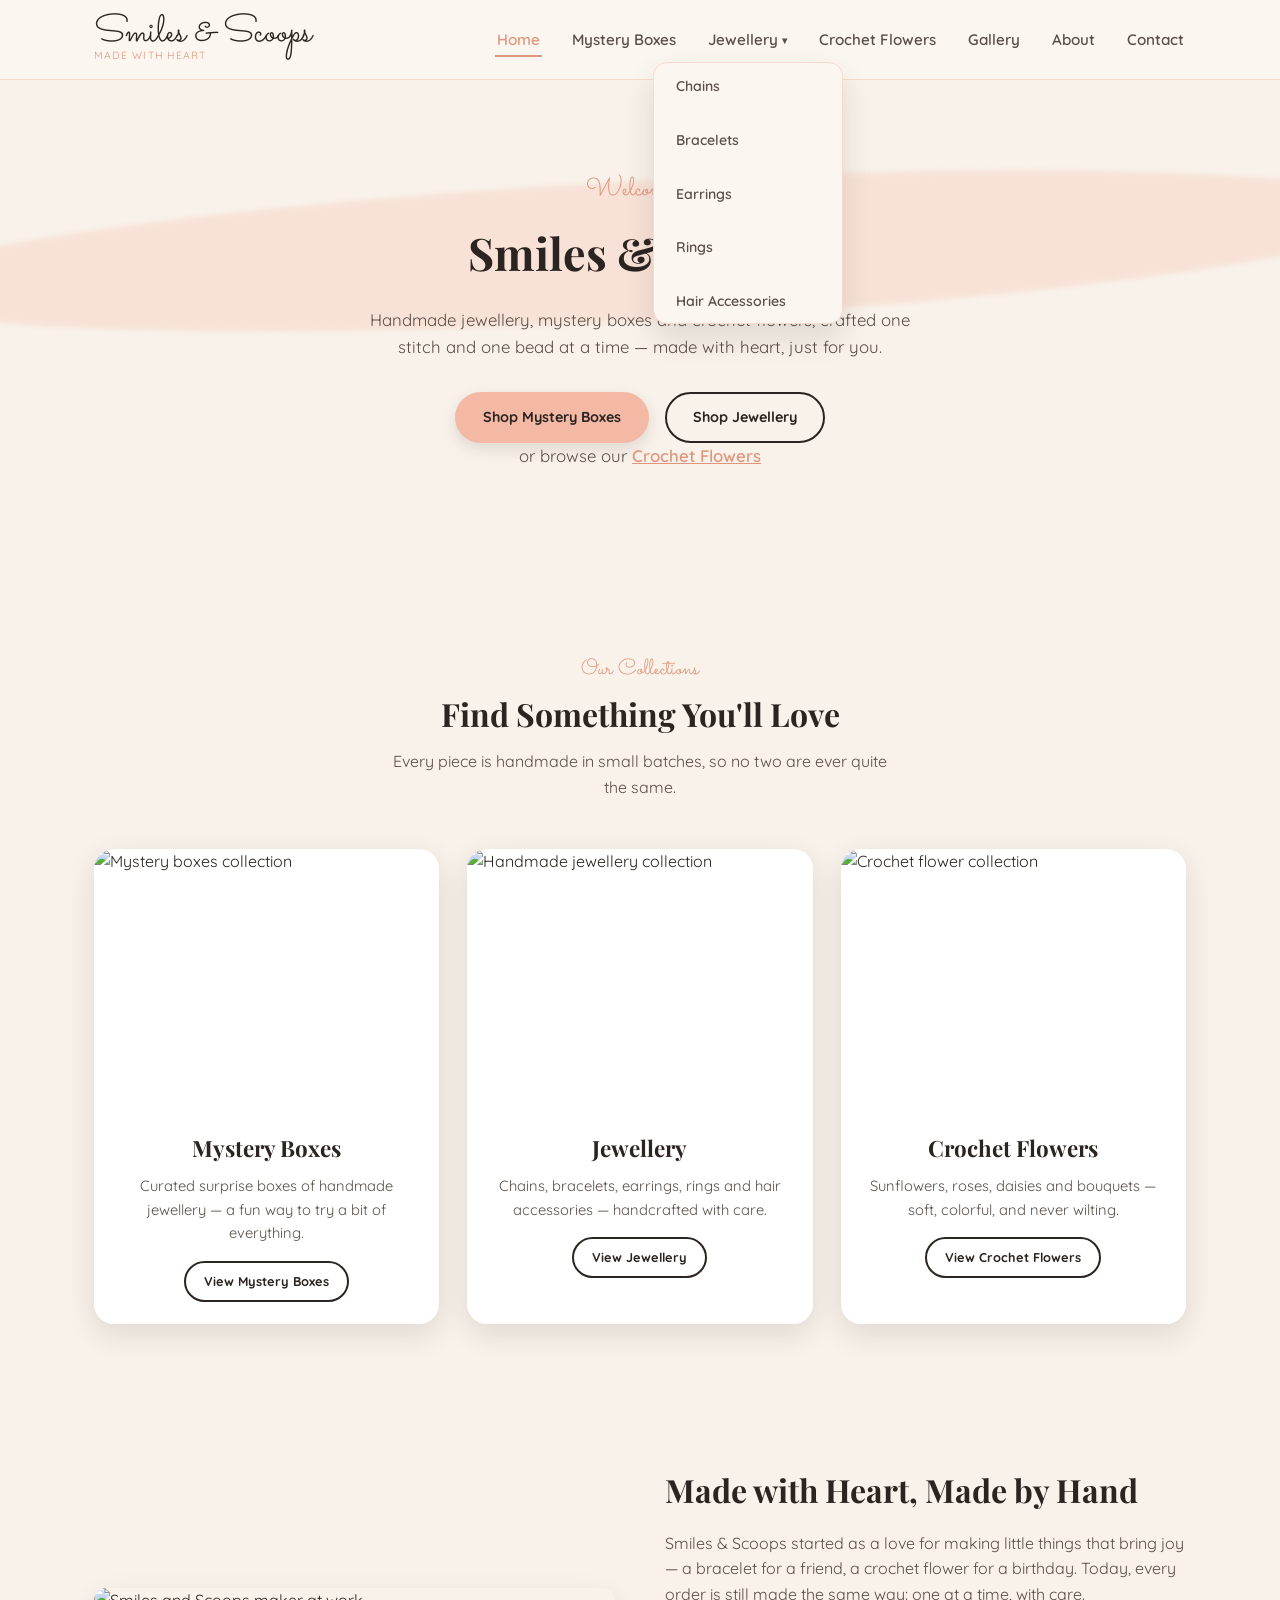
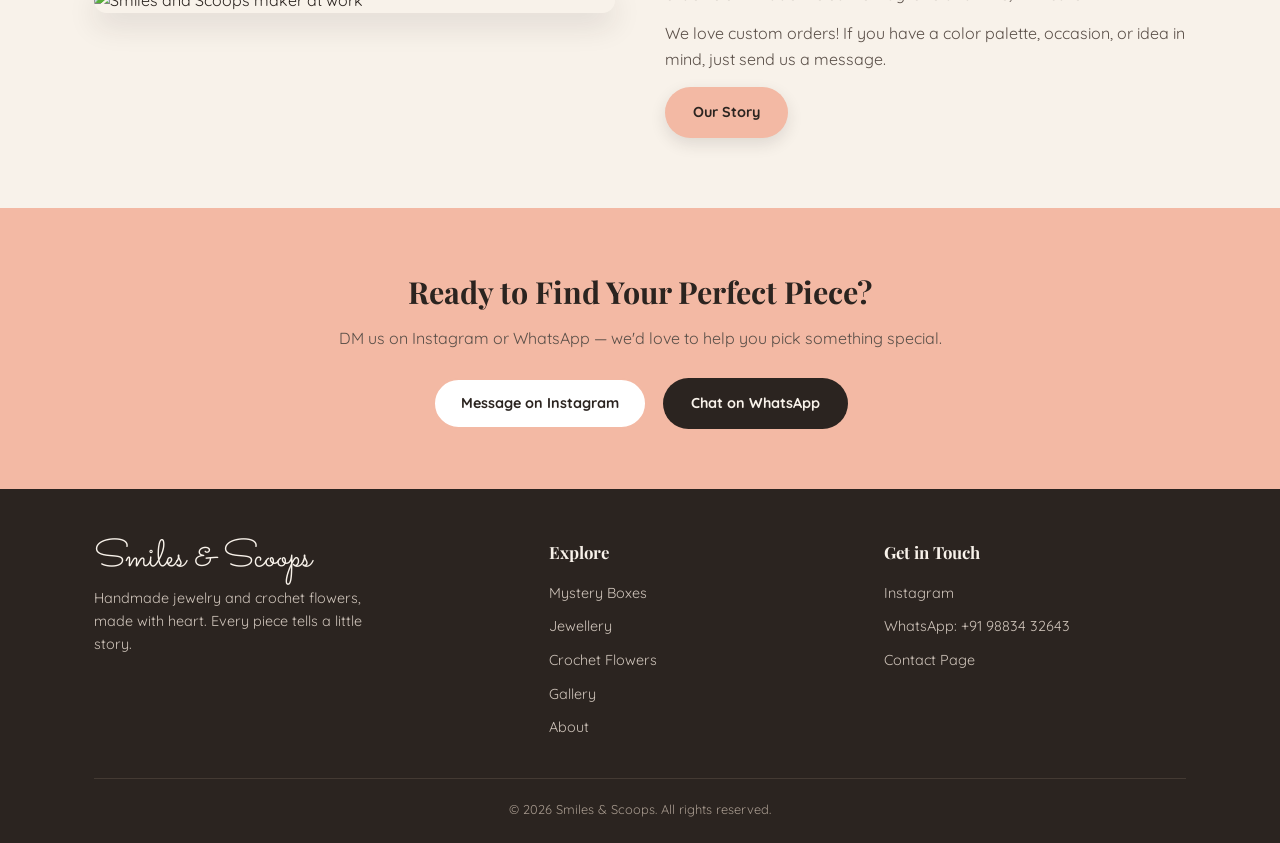
==== index.html @ 0e3c70b2 "made the notepad changes" ====
<!DOCTYPE html>
<html lang="en">
<head>
<meta charset="UTF-8" />
<meta name="viewport" content="width=device-width, initial-scale=1.0" />
<title>Smiles & Scoops — Handmade Jewelry & Crochet Flowers</title>
<meta name="description" content="Smiles & Scoops — handmade jewelry and crochet flowers, made with heart. Browse our collections and order via Instagram or WhatsApp." />
<link rel="stylesheet" href="css/style.css" />
</head>
<body>

<header class="site-header">
  <div class="container">
    <a href="index.html" class="brand">
      <span>
        <span class="brand-name">Smiles &amp; Scoops</span>
        <span class="brand-tagline">Made with Heart</span>
      </span>
    </a>
    <nav class="main-nav">
      <ul>
        <li><a href="index.html" class="active">Home</a></li>
        <li><a href="mystery-boxes.html">Mystery Boxes</a></li>
        <li class="has-dropdown">
          <a href="jewelry.html">Jewellery</a>
          <ul class="dropdown">
            <li><a href="chains.html">Chains</a></li>
            <li><a href="bracelets.html">Bracelets</a></li>
            <li><a href="earrings.html">Earrings</a></li>
            <li><a href="rings.html">Rings</a></li>
            <li><a href="hair-accessories.html">Hair Accessories</a></li>
          </ul>
        </li>
        <li><a href="crochet.html">Crochet Flowers</a></li>
        <li><a href="gallery.html">Gallery</a></li>
        <li><a href="about.html">About</a></li>
        <li><a href="contact.html">Contact</a></li>
      </ul>
    </nav>
    <button class="nav-toggle" aria-label="Toggle menu">
      <span></span><span></span><span></span>
    </button>
  </div>
</header>

<main>

  <section class="hero">
    <div class="container">
      <span class="hero-eyebrow">Welcome to</span>
      <h1>Smiles &amp; Scoops</h1>
      <p>Handmade jewellery, mystery boxes and crochet flowers, crafted one stitch and one bead at a time — made with heart, just for you.</p>
      <div class="hero-actions">
        <a href="mystery-boxes.html" class="btn btn-primary">Shop Mystery Boxes</a>
        <a href="jewelry.html" class="btn btn-outline">Shop Jewellery</a>
      </div>
      <p class="hero-secondary-link">or browse our <a href="crochet.html">Crochet Flowers</a></p>
    </div>
  </section>

  <section class="categories">
    <div class="container">
      <div class="section-heading">
        <span class="eyebrow">Our Collections</span>
        <h2>Find Something You'll Love</h2>
        <p>Every piece is handmade in small batches, so no two are ever quite the same.</p>
      </div>
      <div class="category-grid">
        <div class="category-card">
          <img src="https://placehold.co/600x500/f8d9cc/2b2420?text=Mystery+Boxes" alt="Mystery boxes collection" />
          <div class="category-body">
            <h3>Mystery Boxes</h3>
            <p>Curated surprise boxes of handmade jewellery — a fun way to try a bit of everything.</p>
            <a href="mystery-boxes.html" class="btn btn-outline btn-small">View Mystery Boxes</a>
          </div>
        </div>
        <div class="category-card">
          <img src="https://placehold.co/600x500/f3b9a4/2b2420?text=Jewellery" alt="Handmade jewellery collection" />
          <div class="category-body">
            <h3>Jewellery</h3>
            <p>Chains, bracelets, earrings, rings and hair accessories — handcrafted with care.</p>
            <a href="jewelry.html" class="btn btn-outline btn-small">View Jewellery</a>
          </div>
        </div>
        <div class="category-card">
          <img src="https://placehold.co/600x500/f8d9cc/2b2420?text=Crochet+Flowers" alt="Crochet flower collection" />
          <div class="category-body">
            <h3>Crochet Flowers</h3>
            <p>Sunflowers, roses, daisies and bouquets — soft, colorful, and never wilting.</p>
            <a href="crochet.html" class="btn btn-outline btn-small">View Crochet Flowers</a>
          </div>
        </div>
      </div>
    </div>
  </section>

  <section class="about-teaser">
    <div class="container about-content">
      <img src="https://placehold.co/560x420/f8f2ea/2b2420?text=Our+Story" alt="Smiles and Scoops maker at work" />
      <div>
        <h2>Made with Heart, Made by Hand</h2>
        <p>Smiles &amp; Scoops started as a love for making little things that bring joy — a bracelet for a friend, a crochet flower for a birthday. Today, every order is still made the same way: one at a time, with care.</p>
        <p>We love custom orders! If you have a color palette, occasion, or idea in mind, just send us a message.</p>
        <a href="about.html" class="btn btn-primary">Our Story</a>
      </div>
    </div>
  </section>

  <section class="cta-banner">
    <div class="container">
      <h2>Ready to Find Your Perfect Piece?</h2>
      <p>DM us on Instagram or WhatsApp — we'd love to help you pick something special.</p>
      <div class="cta-actions">
        <a href="https://www.instagram.com/smiles_and_scoops" target="_blank" rel="noopener" class="btn btn-ig">Message on Instagram</a>
        <a href="https://wa.me/919883432643?text=Hi%20Smiles%20%26%20Scoops%2C%20I%27d%20love%20to%20know%20more%20about%20your%20products!" target="_blank" rel="noopener" class="btn btn-wa">Chat on WhatsApp</a>
      </div>
    </div>
  </section>

</main>

<footer class="site-footer">
  <div class="container">
    <div class="footer-grid">
      <div class="footer-brand">
        <span class="brand-name">Smiles &amp; Scoops</span>
        <p>Handmade jewelry and crochet flowers, made with heart. Every piece tells a little story.</p>
      </div>
      <div class="footer-col">
        <h4>Explore</h4>
        <ul>
          <li><a href="mystery-boxes.html">Mystery Boxes</a></li>
          <li><a href="jewelry.html">Jewellery</a></li>
          <li><a href="crochet.html">Crochet Flowers</a></li>
          <li><a href="gallery.html">Gallery</a></li>
          <li><a href="about.html">About</a></li>
        </ul>
      </div>
      <div class="footer-col">
        <h4>Get in Touch</h4>
        <ul>
          <li><a href="https://www.instagram.com/smiles_and_scoops" target="_blank" rel="noopener">Instagram</a></li>
          <li><a href="https://wa.me/919883432643" target="_blank" rel="noopener">WhatsApp: +91 98834 32643</a></li>
          <li><a href="contact.html">Contact Page</a></li>
        </ul>
      </div>
    </div>
    <div class="footer-bottom">
      &copy; 2026 Smiles &amp; Scoops. All rights reserved.
    </div>
  </div>
</footer>

<script src="js/main.js"></script>
</body>
</html>
---- css/style.css ----
/* ===========================
   Smiles & Scoops — Shared Styles
   Warm & cozy theme, matched to logo:
   cream background, peach/blush accent, charcoal script text
=========================== */

@import url('https://fonts.googleapis.com/css2?family=Playfair+Display:ital,wght@0,500;0,600;0,700;1,500&family=Sacramento&family=Quicksand:wght@400;500;600;700&display=swap');

:root {
  --cream: #f8f2ea;
  --cream-soft: #fbf6f0;
  --peach: #f3b9a4;
  --peach-light: #f8d9cc;
  --peach-dark: #e0967d;
  --charcoal: #2b2420;
  --charcoal-soft: #5a4f48;
  --white: #ffffff;
  --shadow: rgba(43, 36, 32, 0.12);

  --font-script: 'Sacramento', cursive;
  --font-heading: 'Playfair Display', serif;
  --font-body: 'Quicksand', sans-serif;
}

* {
  box-sizing: border-box;
  margin: 0;
  padding: 0;
}

html {
  scroll-behavior: smooth;
}

body {
  font-family: var(--font-body);
  background: var(--cream);
  color: var(--charcoal);
  line-height: 1.6;
  min-height: 100vh;
  display: flex;
  flex-direction: column;
}

img {
  max-width: 100%;
  display: block;
}

a {
  text-decoration: none;
  color: inherit;
}

ul {
  list-style: none;
}

.container {
  width: 100%;
  max-width: 1140px;
  margin: 0 auto;
  padding: 0 24px;
}

/* ---------- Header ---------- */

.site-header {
  background: var(--cream-soft);
  border-bottom: 1px solid var(--peach-light);
  position: sticky;
  top: 0;
  z-index: 100;
}

.site-header .container {
  display: flex;
  align-items: center;
  justify-content: space-between;
  padding-top: 14px;
  padding-bottom: 14px;
}

.brand {
  display: flex;
  align-items: baseline;
  gap: 4px;
}

.brand-name {
  font-family: var(--font-script);
  font-size: 2.4rem;
  color: var(--charcoal);
  line-height: 1;
}

.brand-tagline {
  display: block;
  font-size: 0.65rem;
  letter-spacing: 0.12em;
  text-transform: uppercase;
  color: var(--peach-dark);
  margin-top: -4px;
}

.main-nav ul {
  display: flex;
  gap: 28px;
}

.main-nav a {
  font-family: var(--font-body);
  font-weight: 600;
  font-size: 0.95rem;
  color: var(--charcoal-soft);
  padding: 6px 2px;
  border-bottom: 2px solid transparent;
  transition: color 0.2s ease, border-color 0.2s ease;
}

.main-nav a:hover,
.main-nav a.active {
  color: var(--peach-dark);
  border-color: var(--peach-dark);
}

/* Jewellery dropdown */

.has-dropdown {
  position: relative;
}

.has-dropdown > a::after {
  content: '▾';
  margin-left: 4px;
  font-size: 0.65em;
  vertical-align: middle;
}

.dropdown {
  list-style: none;
  position: absolute;
  top: calc(100% + 10px);
  left: 50%;
  transform: translateX(-50%);
  background: var(--cream-soft);
  border: 1px solid var(--peach-light);
  border-radius: 14px;
  padding: 10px;
  min-width: 190px;
  box-shadow: 0 14px 30px var(--shadow);
  display: none;
  flex-direction: column;
  gap: 2px;
  z-index: 50;
}

.has-dropdown:hover .dropdown,
.has-dropdown:focus-within .dropdown {
  display: flex;
}

.dropdown a {
  padding: 8px 12px;
  border-radius: 8px;
  font-size: 0.88rem;
  border-bottom: none;
}

.dropdown a:hover,
.dropdown a.active {
  background: var(--peach-light);
  color: var(--charcoal);
}

.nav-toggle {
  display: none;
  flex-direction: column;
  gap: 5px;
  background: none;
  border: none;
  cursor: pointer;
  padding: 6px;
}

.nav-toggle span {
  width: 26px;
  height: 2px;
  background: var(--charcoal);
  border-radius: 2px;
}

/* ---------- Buttons ---------- */

.btn {
  display: inline-flex;
  align-items: center;
  justify-content: center;
  gap: 8px;
  font-family: var(--font-body);
  font-weight: 700;
  font-size: 0.9rem;
  padding: 12px 26px;
  border-radius: 999px;
  border: 2px solid transparent;
  cursor: pointer;
  transition: transform 0.15s ease, box-shadow 0.15s ease, background 0.15s ease;
}

.btn:hover {
  transform: translateY(-2px);
}

.btn-primary {
  background: var(--peach);
  color: var(--charcoal);
  box-shadow: 0 6px 16px var(--shadow);
}

.btn-primary:hover {
  background: var(--peach-dark);
}

.btn-outline {
  background: transparent;
  border-color: var(--charcoal);
  color: var(--charcoal);
}

.btn-outline:hover {
  background: var(--charcoal);
  color: var(--cream);
}

.btn-small {
  padding: 8px 18px;
  font-size: 0.8rem;
}

.btn-ig {
  background: var(--white);
  color: var(--charcoal);
  border-color: var(--peach);
}

.btn-ig:hover {
  background: var(--peach-light);
}

.btn-wa {
  background: var(--charcoal);
  color: var(--cream);
}

.btn-wa:hover {
  background: #443a33;
}

/* ---------- Hero ---------- */

.hero {
  position: relative;
  padding: 90px 0 80px;
  text-align: center;
  overflow: hidden;
}

.hero::before {
  content: "";
  position: absolute;
  top: 20%;
  left: 50%;
  transform: translateX(-50%) rotate(-3deg);
  width: 120%;
  height: 140px;
  background: var(--peach-light);
  opacity: 0.6;
  filter: blur(2px);
  z-index: 0;
  border-radius: 50%;
}

.hero .container {
  position: relative;
  z-index: 1;
}

.hero-eyebrow {
  font-family: var(--font-script);
  font-size: 1.6rem;
  color: var(--peach-dark);
}

.hero h1 {
  font-family: var(--font-heading);
  font-size: 2.8rem;
  font-weight: 700;
  margin: 6px 0 18px;
}

.hero p {
  max-width: 560px;
  margin: 0 auto 32px;
  color: var(--charcoal-soft);
  font-size: 1.05rem;
}

.hero-actions {
  display: flex;
  gap: 16px;
  justify-content: center;
  flex-wrap: wrap;
}

.hero-secondary-link {
  margin-top: 18px;
  font-size: 0.9rem;
  color: var(--charcoal-soft);
}

.hero-secondary-link a {
  text-decoration: underline;
  color: var(--peach-dark);
  font-weight: 600;
}

/* ---------- Page banner (for inner pages) ---------- */

.page-banner {
  text-align: center;
  padding: 60px 0 40px;
  border-bottom: 1px solid var(--peach-light);
}

.page-banner .eyebrow {
  font-family: var(--font-script);
  font-size: 1.5rem;
  color: var(--peach-dark);
}

.page-banner h1 {
  font-family: var(--font-heading);
  font-size: 2.3rem;
  margin-top: 4px;
}

.page-banner p {
  max-width: 500px;
  margin: 12px auto 0;
  color: var(--charcoal-soft);
}

/* ---------- Sections ---------- */

section {
  padding: 70px 0;
}

.section-heading {
  text-align: center;
  margin-bottom: 48px;
}

.section-heading .eyebrow {
  font-family: var(--font-script);
  font-size: 1.4rem;
  color: var(--peach-dark);
  display: block;
}

.section-heading h2 {
  font-family: var(--font-heading);
  font-size: 2rem;
}

.section-heading p {
  color: var(--charcoal-soft);
  max-width: 500px;
  margin: 10px auto 0;
}

/* ---------- Category cards (Home) ---------- */

.category-grid {
  display: grid;
  grid-template-columns: repeat(auto-fit, minmax(240px, 1fr));
  gap: 28px;
}

.category-card {
  position: relative;
  border-radius: 20px;
  overflow: hidden;
  background: var(--white);
  box-shadow: 0 10px 30px var(--shadow);
  transition: transform 0.2s ease;
}

.category-card:hover {
  transform: translateY(-6px);
}

.category-card img {
  width: 100%;
  height: 260px;
  object-fit: cover;
}

.category-card .category-body {
  padding: 22px;
  text-align: center;
}

.category-card h3 {
  font-family: var(--font-heading);
  font-size: 1.4rem;
  margin-bottom: 8px;
}

.category-card p {
  color: var(--charcoal-soft);
  font-size: 0.92rem;
  margin-bottom: 16px;
}

/* ---------- Product grid ---------- */

.product-grid {
  display: grid;
  grid-template-columns: repeat(3, 1fr);
  gap: 30px;
}

.product-card {
  background: var(--white);
  border-radius: 18px;
  overflow: hidden;
  box-shadow: 0 8px 24px var(--shadow);
  display: flex;
  flex-direction: column;
  transition: transform 0.2s ease;
}

.product-card:hover {
  transform: translateY(-4px);
}

.product-card .product-img {
  width: 100%;
  aspect-ratio: 1 / 1;
  object-fit: cover;
  background: var(--peach-light);
}

.product-info {
  padding: 20px;
  display: flex;
  flex-direction: column;
  flex: 1;
}

.product-info h3 {
  font-family: var(--font-heading);
  font-size: 1.15rem;
  margin-bottom: 4px;
}

.product-info .price {
  color: var(--peach-dark);
  font-weight: 700;
  margin-bottom: 10px;
}

.product-info .desc {
  color: var(--charcoal-soft);
  font-size: 0.88rem;
  margin-bottom: 18px;
  flex: 1;
}

.order-actions {
  display: flex;
  gap: 10px;
  flex-wrap: wrap;
}

/* ---------- Gallery ---------- */

.gallery-grid {
  display: grid;
  grid-template-columns: repeat(3, 1fr);
  gap: 18px;
}

.gallery-item {
  border-radius: 14px;
  overflow: hidden;
  box-shadow: 0 6px 18px var(--shadow);
  aspect-ratio: 1 / 1;
}

.gallery-item img {
  width: 100%;
  height: 100%;
  object-fit: cover;
  transition: transform 0.3s ease;
}

.gallery-item:hover img {
  transform: scale(1.06);
}

/* ---------- About ---------- */

.about-content {
  display: grid;
  grid-template-columns: 1fr 1fr;
  gap: 50px;
  align-items: center;
}

.about-content img {
  border-radius: 20px;
  box-shadow: 0 12px 30px var(--shadow);
}

.about-content h2 {
  font-family: var(--font-heading);
  font-size: 2rem;
  margin-bottom: 16px;
}

.about-content p {
  color: var(--charcoal-soft);
  margin-bottom: 14px;
}

.value-list {
  display: grid;
  grid-template-columns: repeat(3, 1fr);
  gap: 24px;
  margin-top: 20px;
}

.value-item {
  text-align: center;
  padding: 26px 18px;
  background: var(--white);
  border-radius: 16px;
  box-shadow: 0 6px 18px var(--shadow);
}

.value-item .icon {
  font-size: 1.8rem;
  margin-bottom: 10px;
}

.value-item h4 {
  font-family: var(--font-heading);
  margin-bottom: 6px;
}

.value-item p {
  color: var(--charcoal-soft);
  font-size: 0.9rem;
}

/* ---------- Contact ---------- */

.contact-grid {
  display: grid;
  grid-template-columns: repeat(2, 1fr);
  gap: 28px;
}

.contact-card {
  background: var(--white);
  border-radius: 20px;
  padding: 36px 28px;
  text-align: center;
  box-shadow: 0 10px 28px var(--shadow);
}

.contact-card .icon {
  font-size: 2.2rem;
  margin-bottom: 14px;
}

.contact-card h3 {
  font-family: var(--font-heading);
  margin-bottom: 8px;
}

.contact-card p {
  color: var(--charcoal-soft);
  margin-bottom: 20px;
  font-size: 0.92rem;
}

.contact-note {
  text-align: center;
  max-width: 560px;
  margin: 40px auto 0;
  color: var(--charcoal-soft);
}

/* ---------- CTA banner ---------- */

.cta-banner {
  background: var(--peach);
  text-align: center;
  padding: 60px 0;
}

.cta-banner h2 {
  font-family: var(--font-heading);
  font-size: 1.9rem;
  margin-bottom: 10px;
}

.cta-banner p {
  color: var(--charcoal-soft);
  margin-bottom: 26px;
}

.cta-actions {
  display: flex;
  gap: 16px;
  justify-content: center;
  flex-wrap: wrap;
}

/* ---------- Footer ---------- */

.site-footer {
  background: var(--charcoal);
  color: var(--cream);
  padding: 50px 0 24px;
  margin-top: auto;
}

.footer-grid {
  display: grid;
  grid-template-columns: 1.4fr 1fr 1fr;
  gap: 32px;
  margin-bottom: 30px;
}

.footer-brand .brand-name {
  color: var(--cream);
}

.footer-brand p {
  color: #cfc4ba;
  margin-top: 10px;
  font-size: 0.9rem;
  max-width: 280px;
}

.footer-col h4 {
  font-family: var(--font-heading);
  margin-bottom: 14px;
  font-size: 1.05rem;
}

.footer-col ul li {
  margin-bottom: 8px;
}

.footer-col a {
  color: #cfc4ba;
  font-size: 0.9rem;
  transition: color 0.2s ease;
}

.footer-col a:hover {
  color: var(--peach);
}

.footer-bottom {
  text-align: center;
  border-top: 1px solid #443a33;
  padding-top: 20px;
  font-size: 0.8rem;
  color: #a89b8f;
}

/* ---------- Responsive ---------- */

@media (max-width: 860px) {
  .main-nav {
    position: fixed;
    inset: 62px 0 0 0;
    background: var(--cream-soft);
    transform: translateY(-120%);
    transition: transform 0.25s ease;
    padding: 20px 0;
    border-bottom: 1px solid var(--peach-light);
  }

  .main-nav.open {
    transform: translateY(0);
  }

  .main-nav ul {
    flex-direction: column;
    align-items: center;
    gap: 18px;
  }

  .nav-toggle {
    display: flex;
  }

  .has-dropdown > a::after {
    display: none;
  }

  .dropdown {
    display: flex;
    position: static;
    transform: none;
    box-shadow: none;
    border: none;
    background: transparent;
    padding: 4px 0 4px 0;
    min-width: 0;
  }

  .dropdown a {
    color: var(--charcoal-soft);
    font-size: 0.85rem;
    padding: 6px 0;
  }

  .category-grid,
  .product-grid,
  .gallery-grid,
  .about-content,
  .contact-grid,
  .value-list {
    grid-template-columns: 1fr;
  }

  .about-content {
    text-align: center;
  }

  .footer-grid {
    grid-template-columns: 1fr;
    text-align: center;
  }

  .footer-brand p {
    margin-left: auto;
    margin-right: auto;
  }
}

@media (min-width: 861px) and (max-width: 1024px) {
  .product-grid,
  .gallery-grid {
    grid-template-columns: repeat(2, 1fr);
  }
}
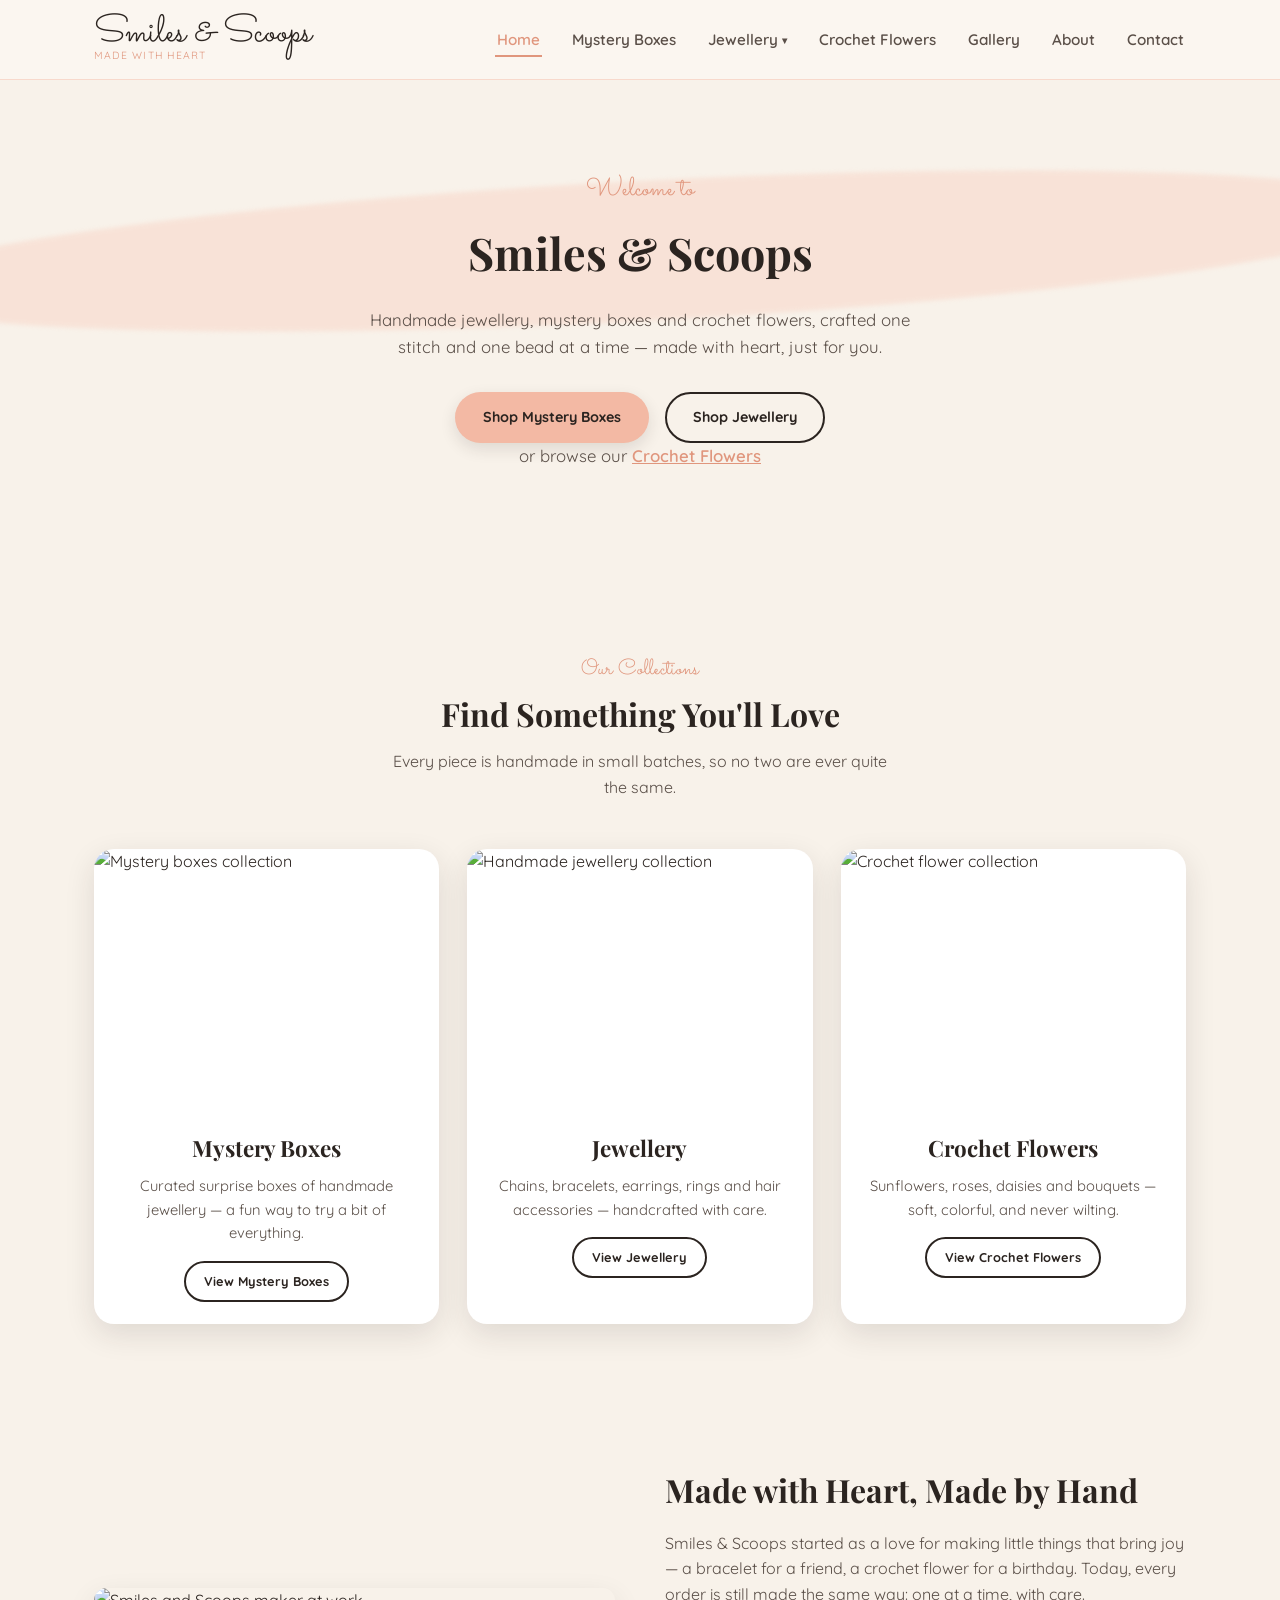
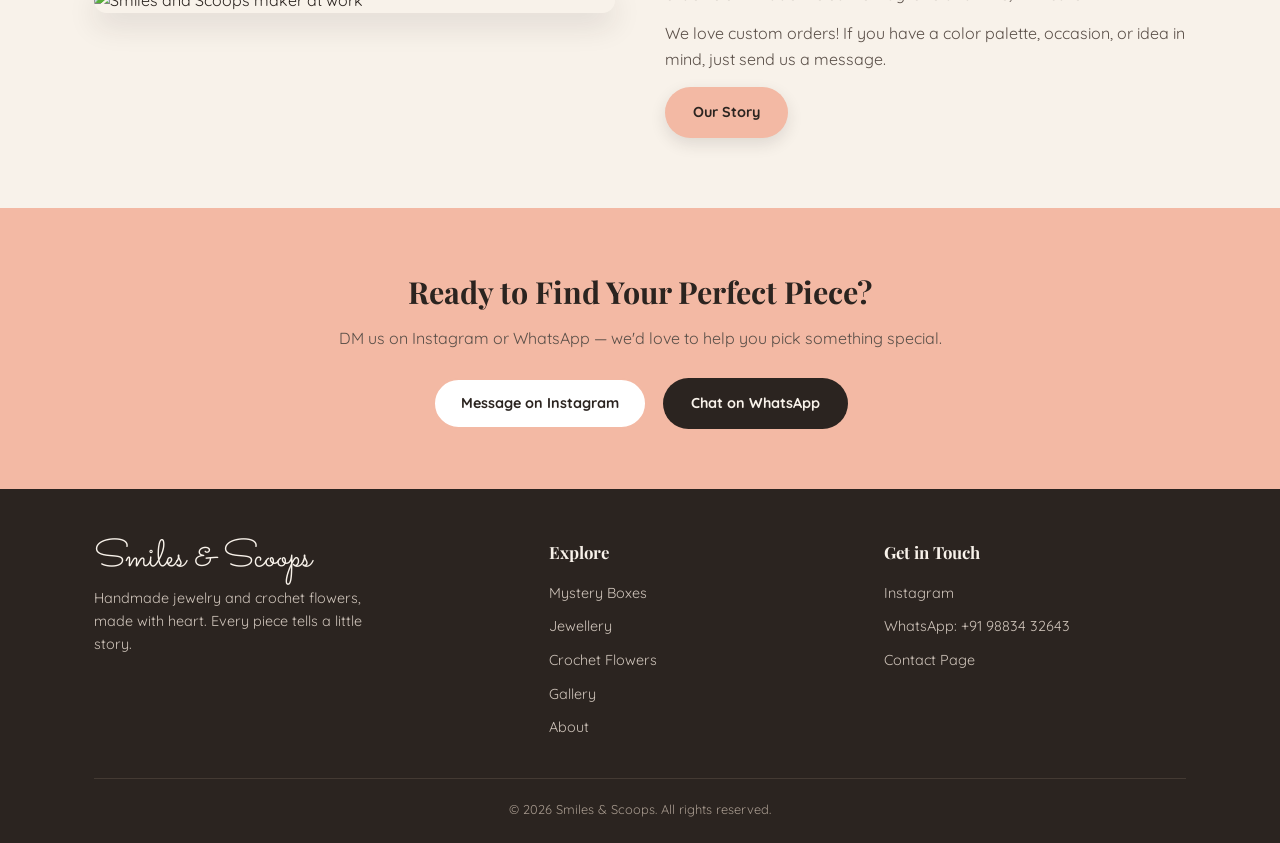
==== commit 6ea8a368: "font size reduced and dropdown fixed" ====
--- a/index.html
+++ b/index.html
@@ -67,7 +67,7 @@
       </div>
       <div class="category-grid">
         <div class="category-card">
-          <img src="https://placehold.co/600x500/f8d9cc/2b2420?text=Mystery+Boxes" alt="Mystery boxes collection" />
+          <img src="https://placehold.co/600x500/f8d9cc/2b2420?text=Photo" alt="Mystery boxes collection" />
           <div class="category-body">
             <h3>Mystery Boxes</h3>
             <p>Curated surprise boxes of handmade jewellery — a fun way to try a bit of everything.</p>
@@ -75,7 +75,7 @@
           </div>
         </div>
         <div class="category-card">
-          <img src="https://placehold.co/600x500/f3b9a4/2b2420?text=Jewellery" alt="Handmade jewellery collection" />
+          <img src="https://placehold.co/600x500/f3b9a4/2b2420?text=Photo" alt="Handmade jewellery collection" />
           <div class="category-body">
             <h3>Jewellery</h3>
             <p>Chains, bracelets, earrings, rings and hair accessories — handcrafted with care.</p>
@@ -83,7 +83,7 @@
           </div>
         </div>
         <div class="category-card">
-          <img src="https://placehold.co/600x500/f8d9cc/2b2420?text=Crochet+Flowers" alt="Crochet flower collection" />
+          <img src="https://placehold.co/600x500/f8d9cc/2b2420?text=Photo" alt="Crochet flower collection" />
           <div class="category-body">
             <h3>Crochet Flowers</h3>
             <p>Sunflowers, roses, daisies and bouquets — soft, colorful, and never wilting.</p>
--- a/css/style.css
+++ b/css/style.css
@@ -103,7 +103,7 @@
   margin-top: -4px;
 }
 
-.main-nav ul {
+.main-nav > ul {
   display: flex;
   gap: 28px;
 }
@@ -156,6 +156,7 @@
 }
 
 .has-dropdown:hover .dropdown,
+.has-dropdown.show-dropdown .dropdown,
 .has-dropdown:focus-within .dropdown {
   display: flex;
 }
@@ -702,7 +703,7 @@
     transform: translateY(0);
   }
 
-  .main-nav ul {
+  .main-nav > ul {
     flex-direction: column;
     align-items: center;
     gap: 18px;
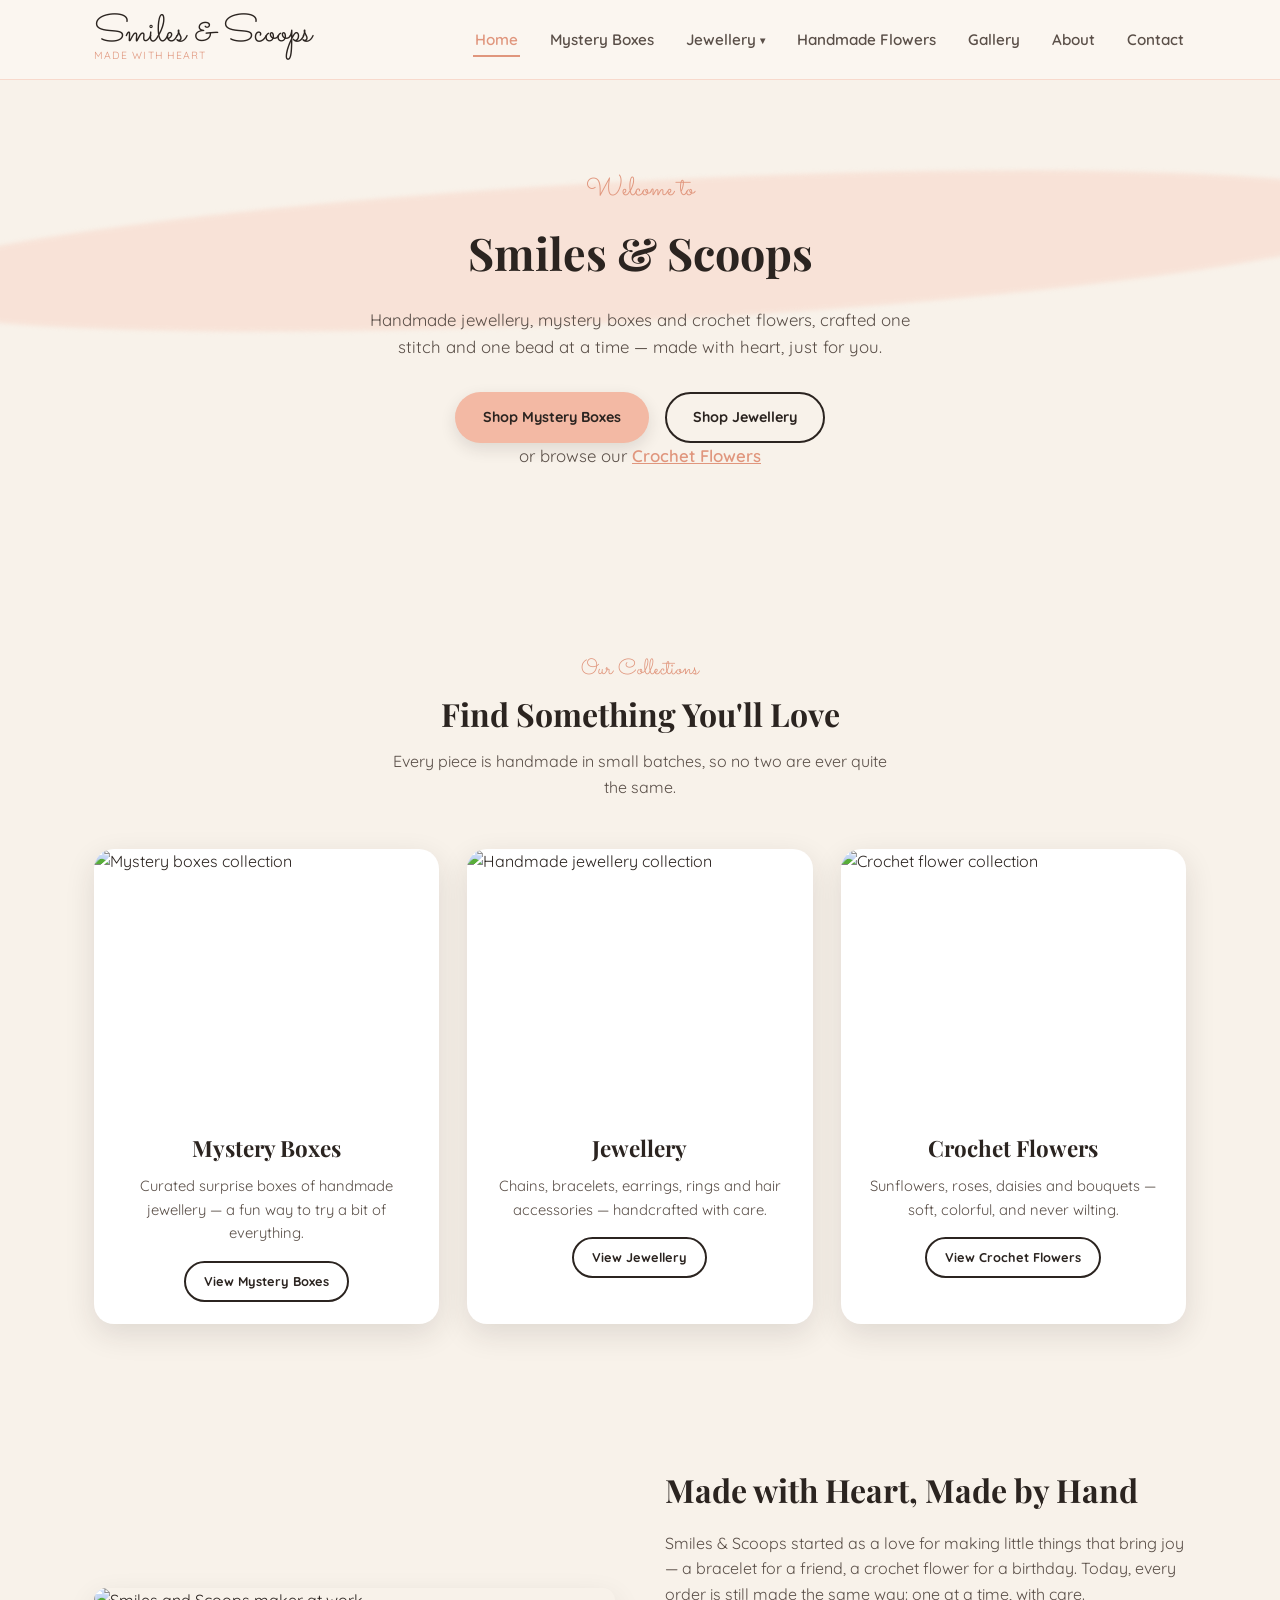
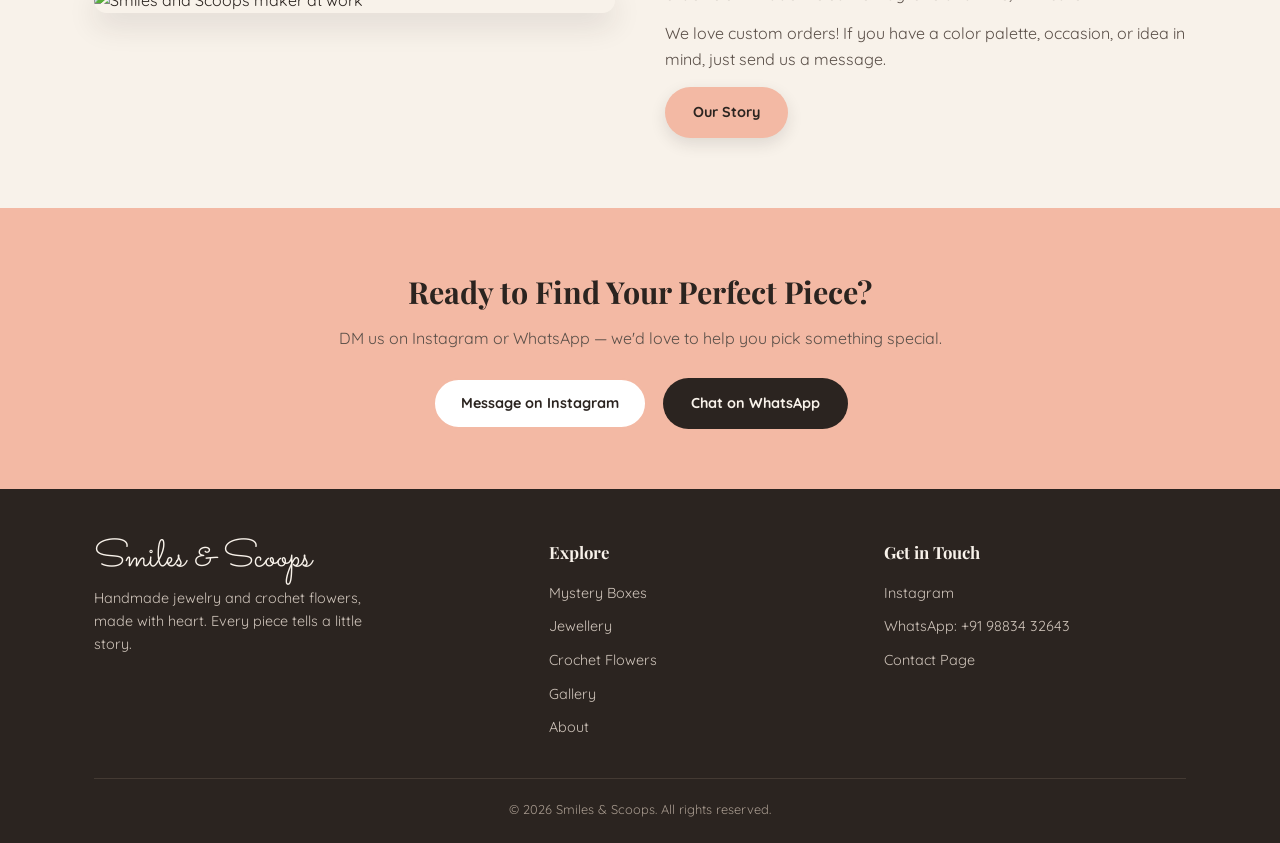
==== commit e5fb7589: "Revise title and description in index.html Updated the title and meta description for better clarity" ====
--- a/index.html
+++ b/index.html
@@ -3,8 +3,8 @@
 <head>
 <meta charset="UTF-8" />
 <meta name="viewport" content="width=device-width, initial-scale=1.0" />
-<title>Smiles & Scoops — Handmade Jewelry & Crochet Flowers</title>
-<meta name="description" content="Smiles & Scoops — handmade jewelry and crochet flowers, made with heart. Browse our collections and order via Instagram or WhatsApp." />
+<title>Smiles & Scoops — Handmade Jewelry & Handmade Flowers</title>
+<meta name="description" content="Smiles & Scoops — handmade jewelry and hndmade pipe cleaner flowers, made with heart. Browse our collections and order via Instagram or WhatsApp." />
 <link rel="stylesheet" href="css/style.css" />
 </head>
 <body>
@@ -31,7 +31,7 @@
             <li><a href="hair-accessories.html">Hair Accessories</a></li>
           </ul>
         </li>
-        <li><a href="crochet.html">Crochet Flowers</a></li>
+        <li><a href="crochet.html">Handmade Flowers</a></li>
         <li><a href="gallery.html">Gallery</a></li>
         <li><a href="about.html">About</a></li>
         <li><a href="contact.html">Contact</a></li>
@@ -67,7 +67,7 @@
       </div>
       <div class="category-grid">
         <div class="category-card">
-          <img src="https://placehold.co/600x500/f8d9cc/2b2420?text=Photo" alt="Mystery boxes collection" />
+          <img src="https://placehold.co/600x500/f8d9cc/2b2420?text=Mystery+Boxes" alt="Mystery boxes collection" />
           <div class="category-body">
             <h3>Mystery Boxes</h3>
             <p>Curated surprise boxes of handmade jewellery — a fun way to try a bit of everything.</p>
@@ -75,7 +75,7 @@
           </div>
         </div>
         <div class="category-card">
-          <img src="https://placehold.co/600x500/f3b9a4/2b2420?text=Photo" alt="Handmade jewellery collection" />
+          <img src="https://placehold.co/600x500/f3b9a4/2b2420?text=Jewellery" alt="Handmade jewellery collection" />
           <div class="category-body">
             <h3>Jewellery</h3>
             <p>Chains, bracelets, earrings, rings and hair accessories — handcrafted with care.</p>
@@ -83,7 +83,7 @@
           </div>
         </div>
         <div class="category-card">
-          <img src="https://placehold.co/600x500/f8d9cc/2b2420?text=Photo" alt="Crochet flower collection" />
+          <img src="https://placehold.co/600x500/f8d9cc/2b2420?text=Crochet+Flowers" alt="Crochet flower collection" />
           <div class="category-body">
             <h3>Crochet Flowers</h3>
             <p>Sunflowers, roses, daisies and bouquets — soft, colorful, and never wilting.</p>
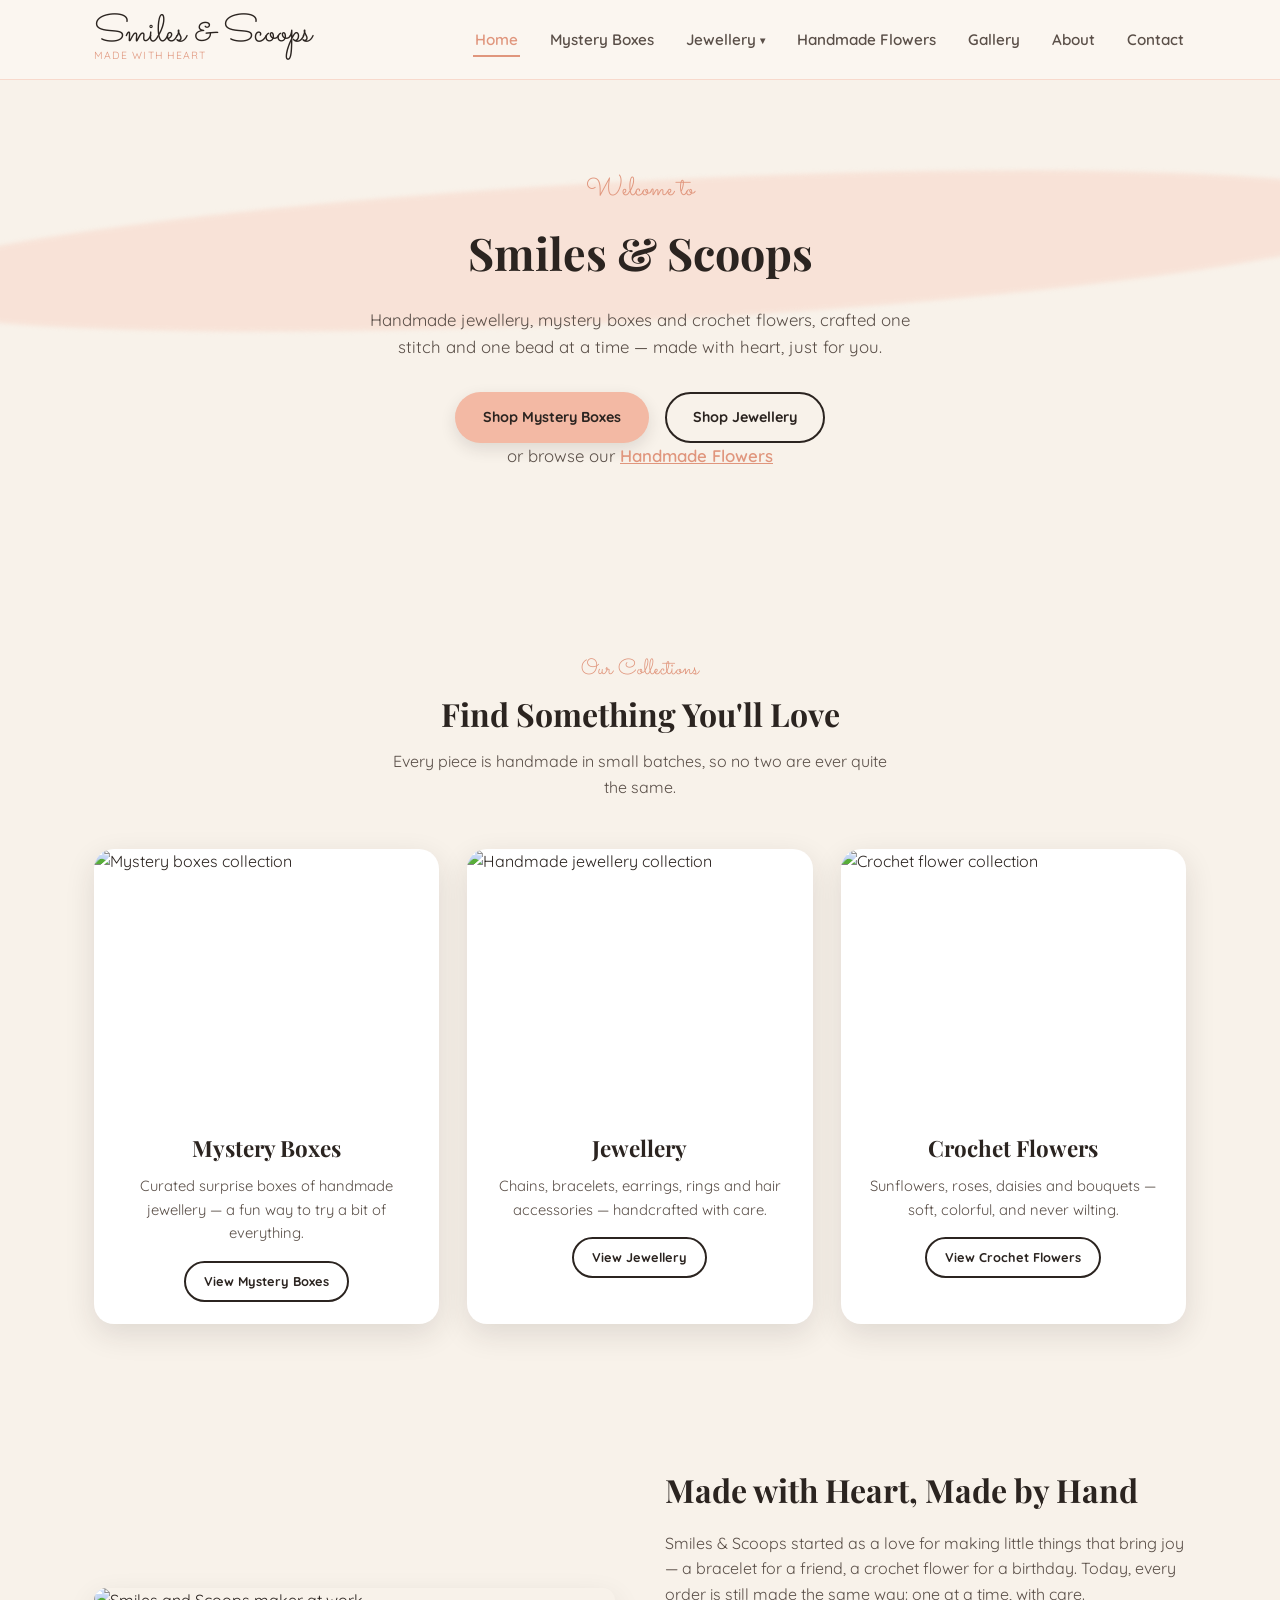
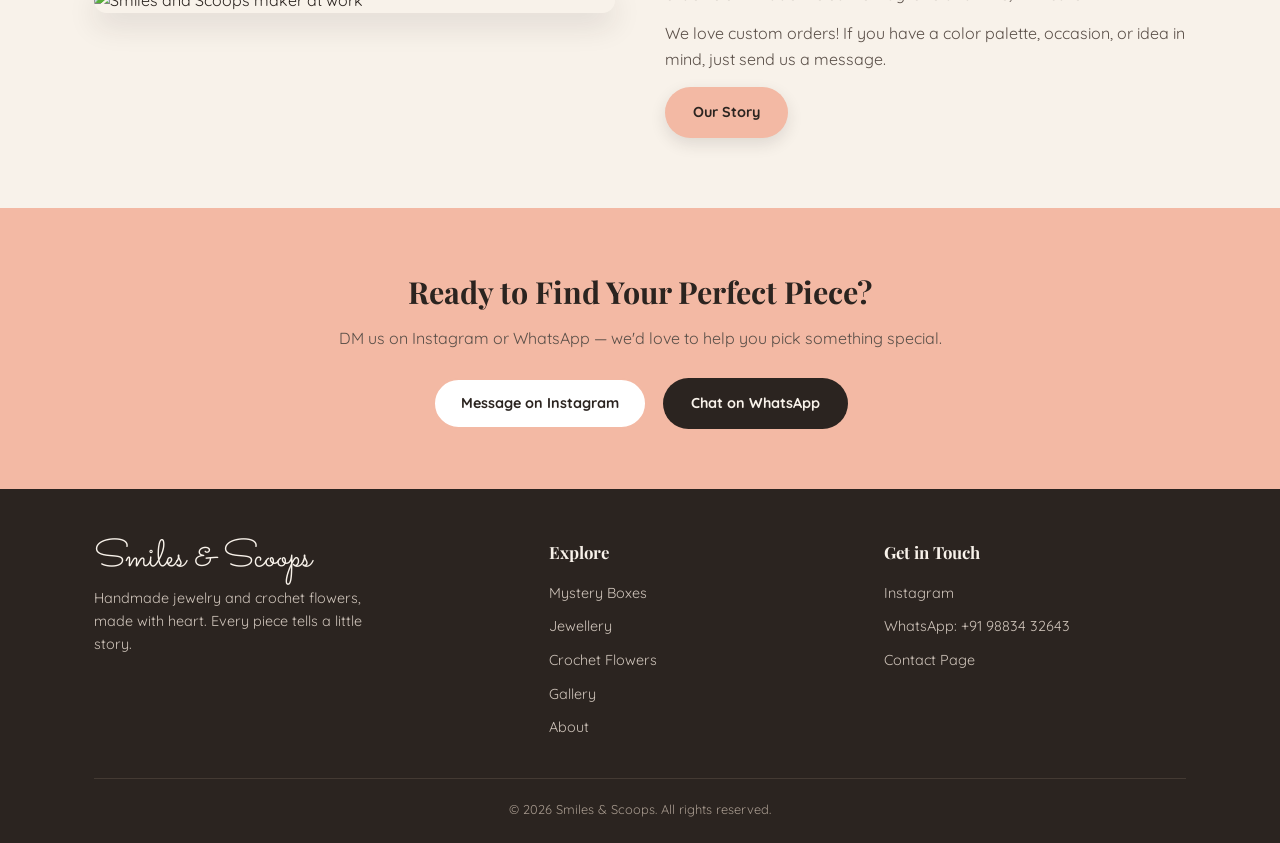
==== commit 03f74246: "Update secondary link text from 'Crochet Flowers' to 'Handmade Flowers'" ====
--- a/index.html
+++ b/index.html
@@ -54,7 +54,7 @@
         <a href="mystery-boxes.html" class="btn btn-primary">Shop Mystery Boxes</a>
         <a href="jewelry.html" class="btn btn-outline">Shop Jewellery</a>
       </div>
-      <p class="hero-secondary-link">or browse our <a href="crochet.html">Crochet Flowers</a></p>
+      <p class="hero-secondary-link">or browse our <a href="crochet.html">Handmade Flowers</a></p>
     </div>
   </section>
 
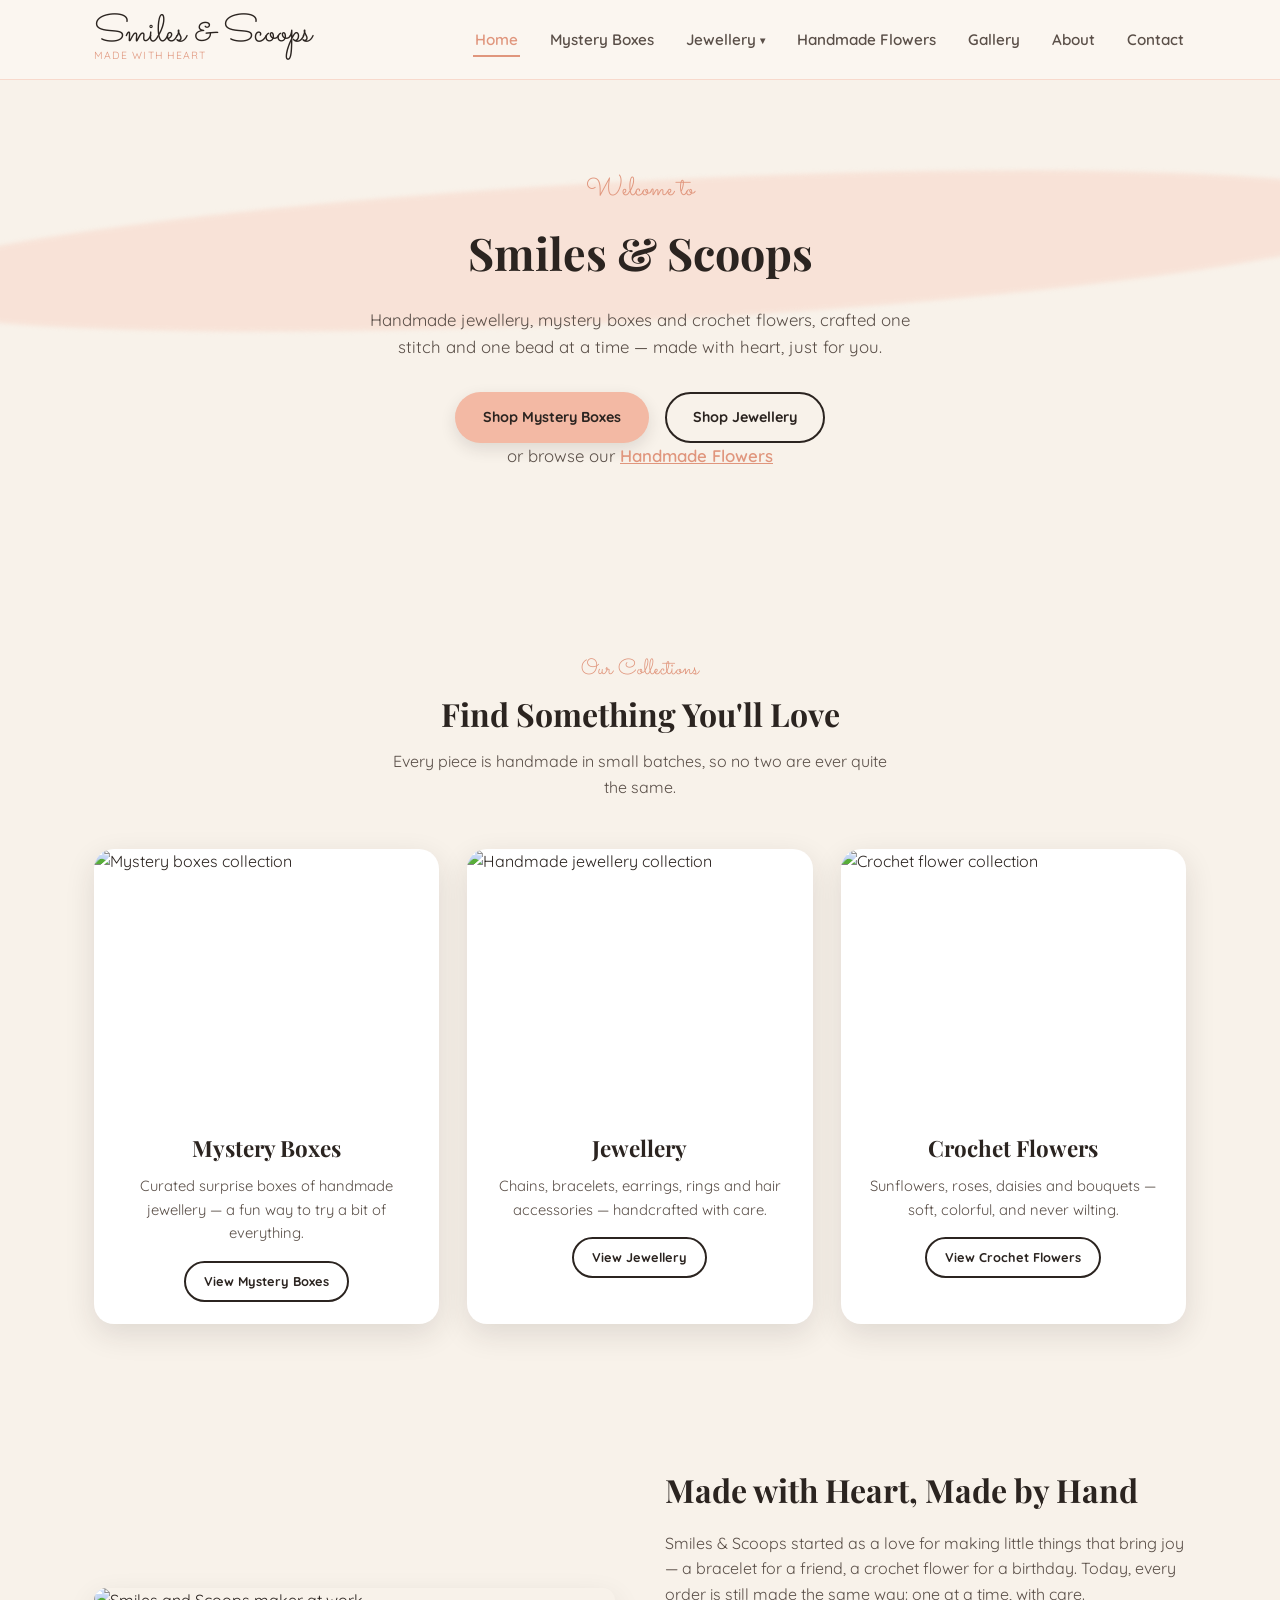
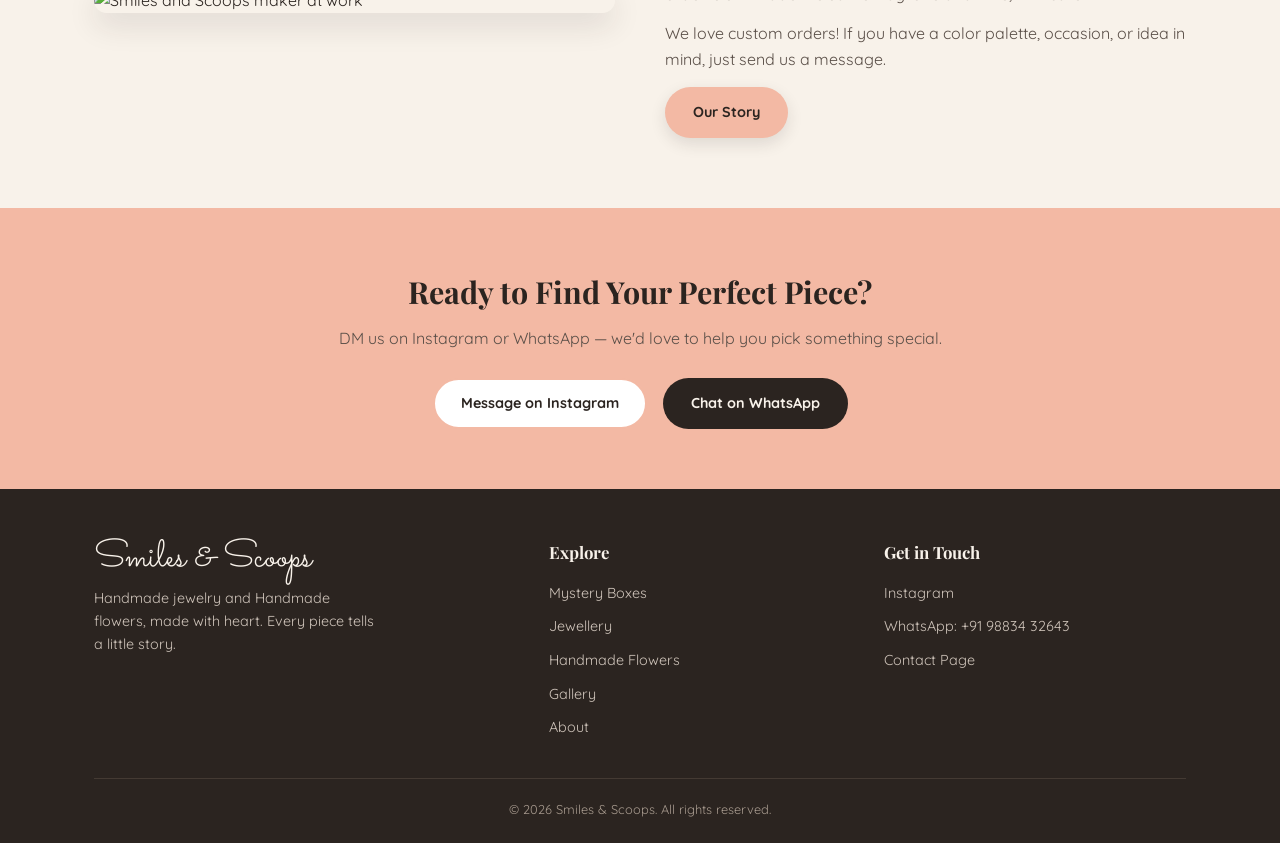
==== commit 7a4b808d: "Update footer text for handmade items" ====
--- a/index.html
+++ b/index.html
@@ -124,14 +124,14 @@
     <div class="footer-grid">
       <div class="footer-brand">
         <span class="brand-name">Smiles &amp; Scoops</span>
-        <p>Handmade jewelry and crochet flowers, made with heart. Every piece tells a little story.</p>
+        <p>Handmade jewelry and Handmade flowers, made with heart. Every piece tells a little story.</p>
       </div>
       <div class="footer-col">
         <h4>Explore</h4>
         <ul>
           <li><a href="mystery-boxes.html">Mystery Boxes</a></li>
           <li><a href="jewelry.html">Jewellery</a></li>
-          <li><a href="crochet.html">Crochet Flowers</a></li>
+          <li><a href="crochet.html">Handmade Flowers</a></li>
           <li><a href="gallery.html">Gallery</a></li>
           <li><a href="about.html">About</a></li>
         </ul>
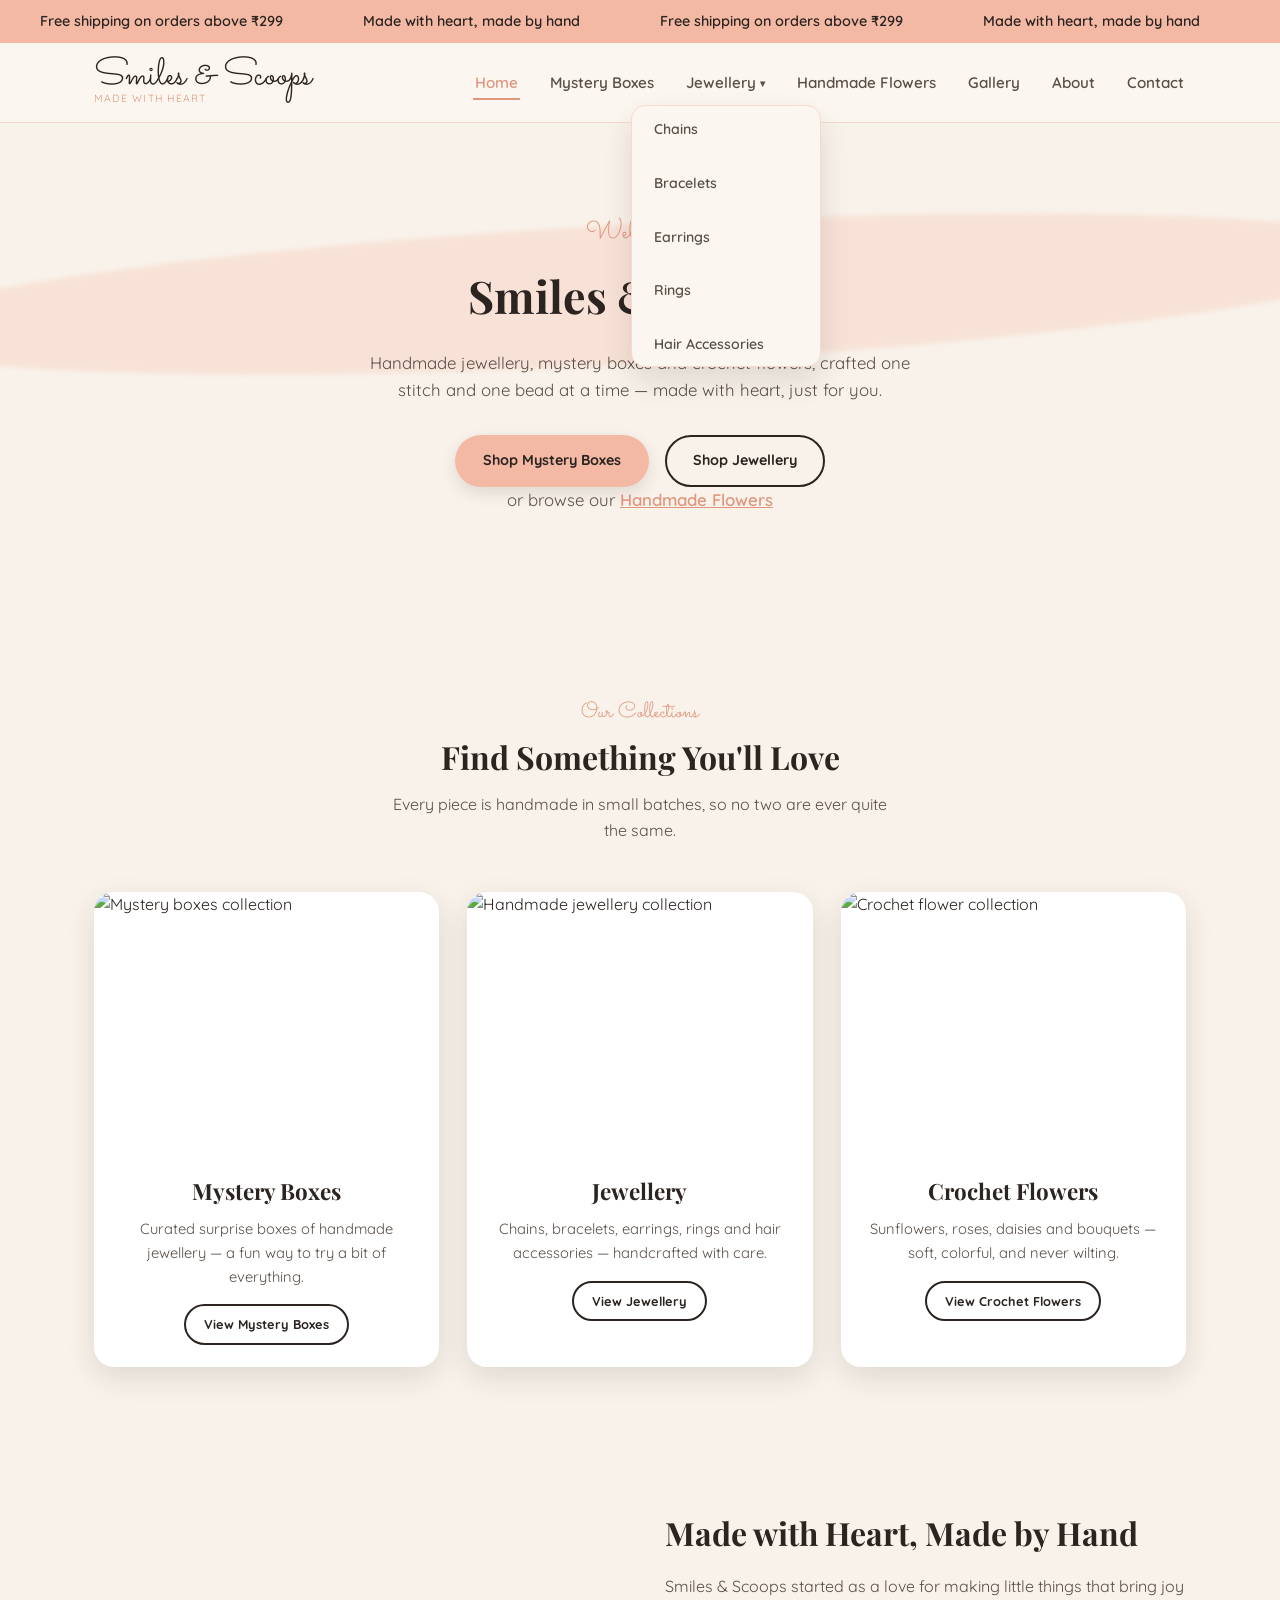
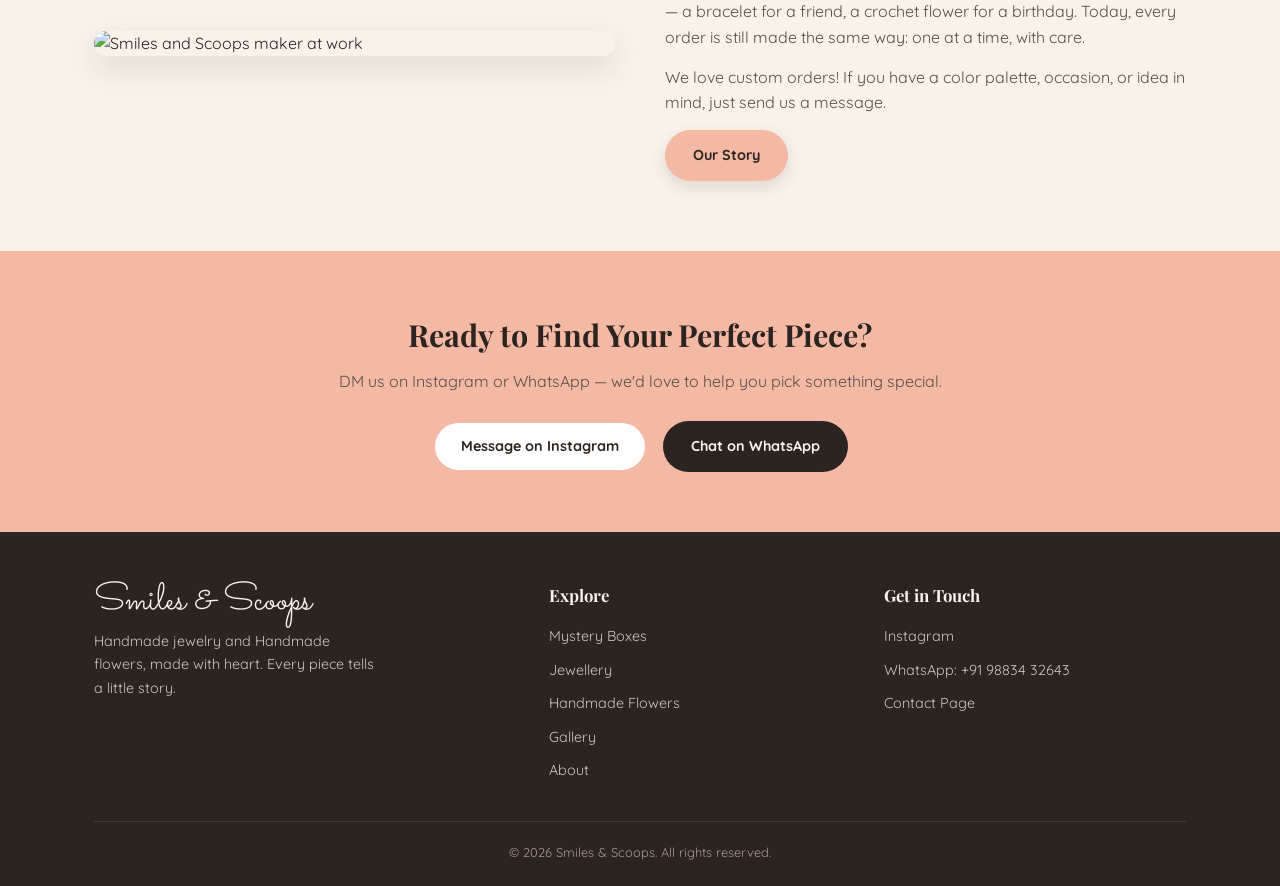
==== commit 6962ae21: "Add announcement bar to index.html Added an announcement bar with promotional messages." ====
--- a/index.html
+++ b/index.html
@@ -9,6 +9,15 @@
 </head>
 <body>
 
+<div class="announcement-bar" role="note" aria-label="Promotion">
+  <div class="announcement-bar__track">
+    <span class="announcement-bar__item">Free shipping on orders above &#8377;299</span>
+    <span class="announcement-bar__item">Made with heart, made by hand</span>
+    <span class="announcement-bar__item">Free shipping on orders above &#8377;299</span>
+    <span class="announcement-bar__item">Made with heart, made by hand</span>
+  </div>
+</div>
+  
 <header class="site-header">
   <div class="container">
     <a href="index.html" class="brand">
--- a/css/style.css
+++ b/css/style.css
@@ -63,6 +63,39 @@
   padding: 0 24px;
 }
 
+/* ---------- Announcement Bar ---------- */
+
+.announcement-bar {
+  background: var(--peach);
+  color: var(--charcoal);
+  overflow: hidden;
+  width: 100%;
+  padding: 10px 0;
+  font-size: 0.9rem;
+  font-weight: 600;
+}
+
+.announcement-bar__track {
+  display: flex;
+  width: max-content;
+  animation: announcement-scroll 20s linear infinite;
+}
+
+.announcement-bar__item {
+  white-space: nowrap;
+  padding: 0 40px;
+}
+
+@keyframes announcement-scroll {
+  from {
+    transform: translateX(0);
+  }
+
+  to {
+    transform: translateX(-50%);
+  }
+}
+
 /* ---------- Header ---------- */
 
 .site-header {
@@ -103,7 +136,7 @@
   margin-top: -4px;
 }
 
-.main-nav > ul {
+.main-nav ul {
   display: flex;
   gap: 28px;
 }
@@ -156,7 +189,6 @@
 }
 
 .has-dropdown:hover .dropdown,
-.has-dropdown.show-dropdown .dropdown,
 .has-dropdown:focus-within .dropdown {
   display: flex;
 }
@@ -703,7 +735,7 @@
     transform: translateY(0);
   }
 
-  .main-nav > ul {
+  .main-nav ul {
     flex-direction: column;
     align-items: center;
     gap: 18px;
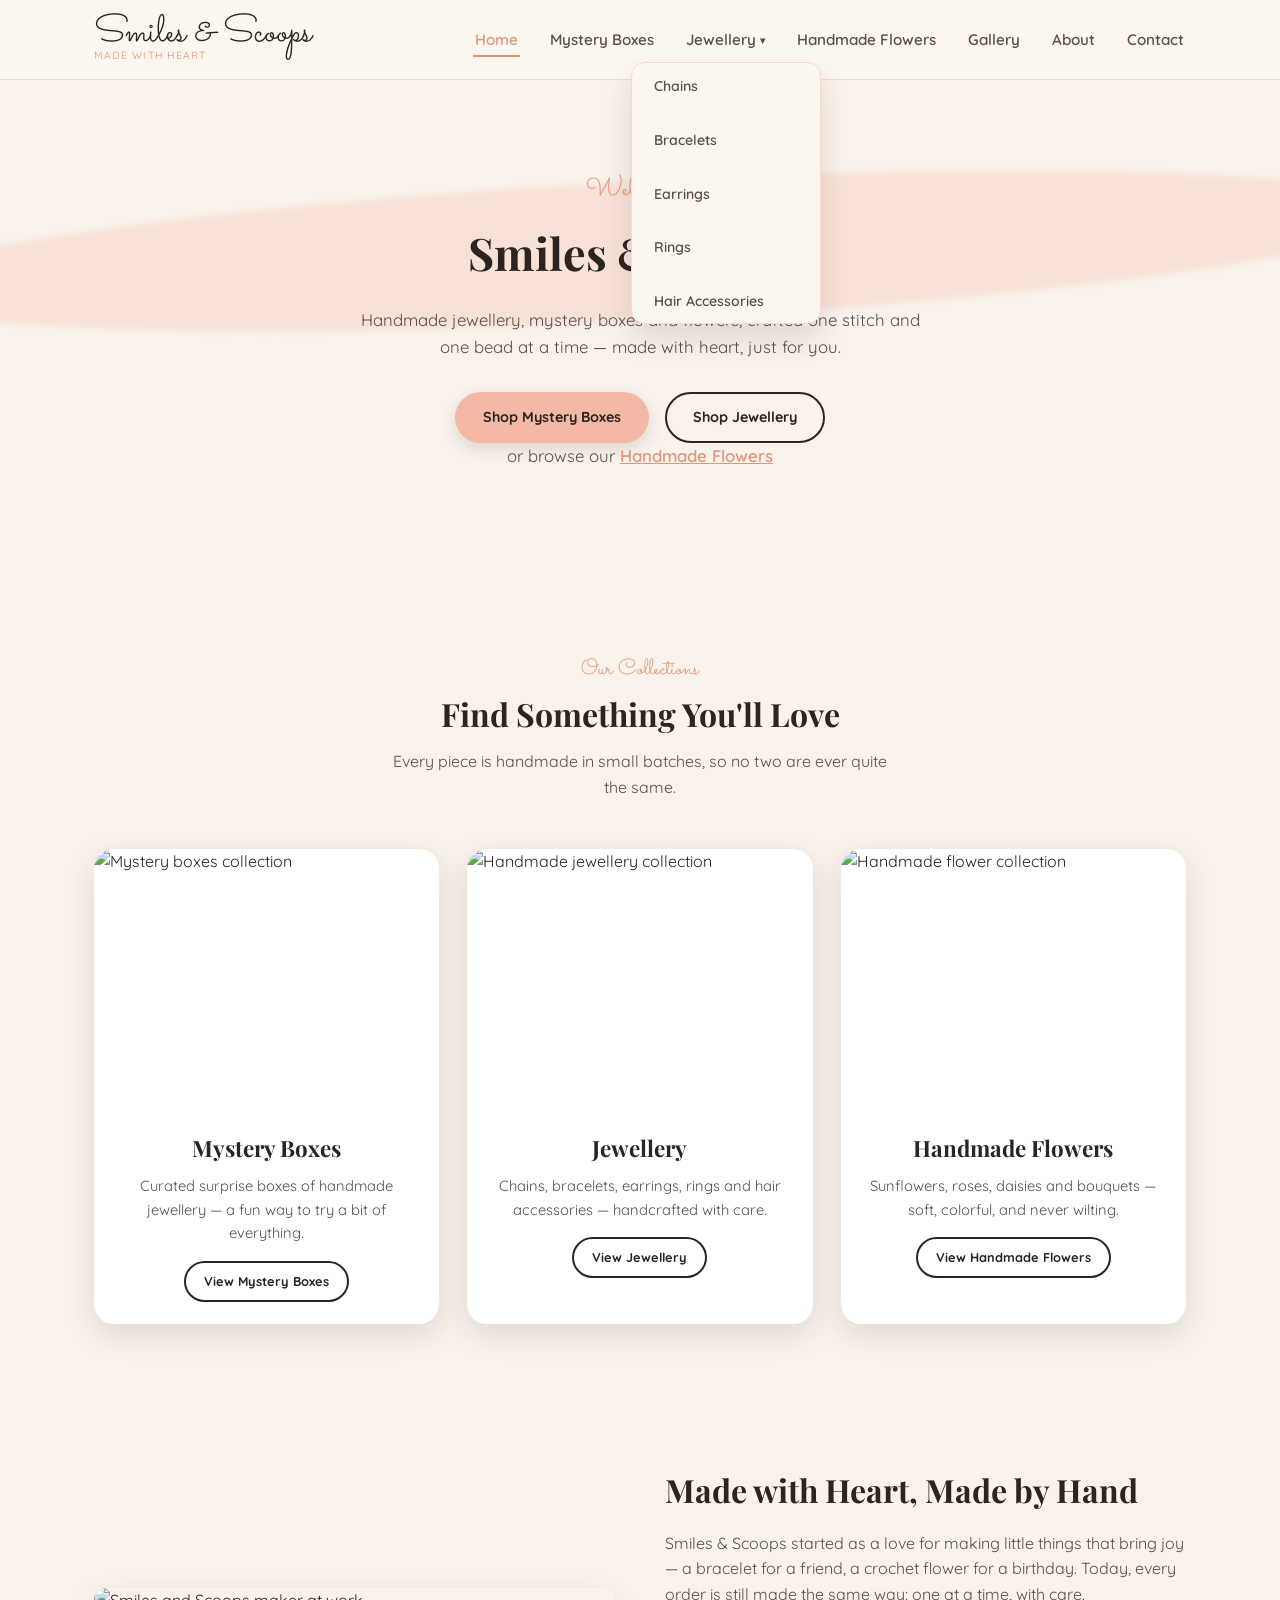
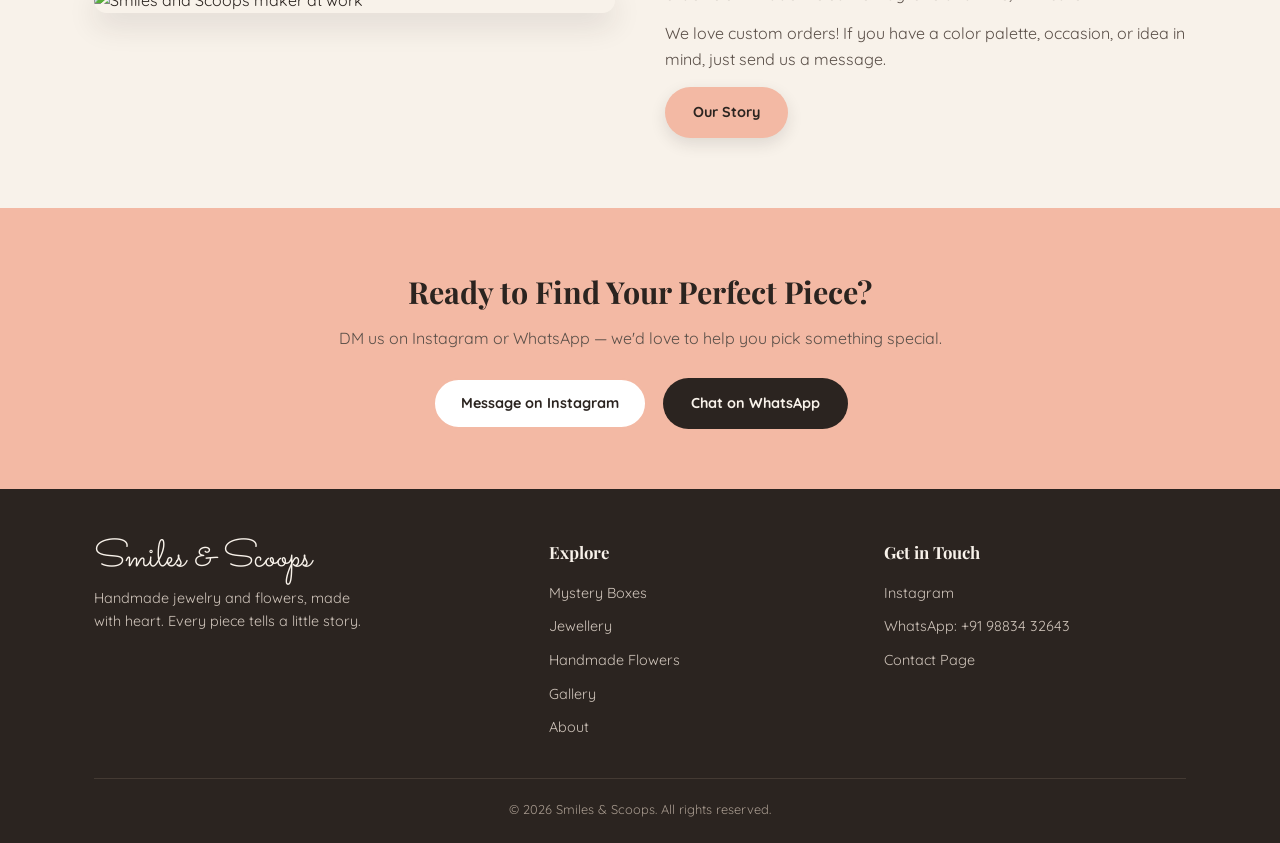
==== commit 34852454: "crochet to handmade" ====
--- a/index.html
+++ b/index.html
@@ -3,21 +3,12 @@
 <head>
 <meta charset="UTF-8" />
 <meta name="viewport" content="width=device-width, initial-scale=1.0" />
-<title>Smiles & Scoops — Handmade Jewelry & Handmade Flowers</title>
-<meta name="description" content="Smiles & Scoops — handmade jewelry and hndmade pipe cleaner flowers, made with heart. Browse our collections and order via Instagram or WhatsApp." />
+<title>Smiles & Scoops — Handmade Jewelry & Flowers</title>
+<meta name="description" content="Smiles & Scoops — handmade jewelry and flowers, made with heart. Browse our collections and order via Instagram or WhatsApp." />
 <link rel="stylesheet" href="css/style.css" />
 </head>
 <body>
 
-<div class="announcement-bar" role="note" aria-label="Promotion">
-  <div class="announcement-bar__track">
-    <span class="announcement-bar__item">Free shipping on orders above &#8377;299</span>
-    <span class="announcement-bar__item">Made with heart, made by hand</span>
-    <span class="announcement-bar__item">Free shipping on orders above &#8377;299</span>
-    <span class="announcement-bar__item">Made with heart, made by hand</span>
-  </div>
-</div>
-  
 <header class="site-header">
   <div class="container">
     <a href="index.html" class="brand">
@@ -58,7 +49,7 @@
     <div class="container">
       <span class="hero-eyebrow">Welcome to</span>
       <h1>Smiles &amp; Scoops</h1>
-      <p>Handmade jewellery, mystery boxes and crochet flowers, crafted one stitch and one bead at a time — made with heart, just for you.</p>
+      <p>Handmade jewellery, mystery boxes and flowers, crafted one stitch and one bead at a time — made with heart, just for you.</p>
       <div class="hero-actions">
         <a href="mystery-boxes.html" class="btn btn-primary">Shop Mystery Boxes</a>
         <a href="jewelry.html" class="btn btn-outline">Shop Jewellery</a>
@@ -76,7 +67,7 @@
       </div>
       <div class="category-grid">
         <div class="category-card">
-          <img src="https://placehold.co/600x500/f8d9cc/2b2420?text=Mystery+Boxes" alt="Mystery boxes collection" />
+          <img src="https://placehold.co/600x500/f8d9cc/2b2420?text=Photo" alt="Mystery boxes collection" />
           <div class="category-body">
             <h3>Mystery Boxes</h3>
             <p>Curated surprise boxes of handmade jewellery — a fun way to try a bit of everything.</p>
@@ -84,7 +75,7 @@
           </div>
         </div>
         <div class="category-card">
-          <img src="https://placehold.co/600x500/f3b9a4/2b2420?text=Jewellery" alt="Handmade jewellery collection" />
+          <img src="https://placehold.co/600x500/f3b9a4/2b2420?text=Photo" alt="Handmade jewellery collection" />
           <div class="category-body">
             <h3>Jewellery</h3>
             <p>Chains, bracelets, earrings, rings and hair accessories — handcrafted with care.</p>
@@ -92,11 +83,11 @@
           </div>
         </div>
         <div class="category-card">
-          <img src="https://placehold.co/600x500/f8d9cc/2b2420?text=Crochet+Flowers" alt="Crochet flower collection" />
+          <img src="https://placehold.co/600x500/f8d9cc/2b2420?text=Photo" alt="Handmade flower collection" />
           <div class="category-body">
-            <h3>Crochet Flowers</h3>
+            <h3>Handmade Flowers</h3>
             <p>Sunflowers, roses, daisies and bouquets — soft, colorful, and never wilting.</p>
-            <a href="crochet.html" class="btn btn-outline btn-small">View Crochet Flowers</a>
+            <a href="crochet.html" class="btn btn-outline btn-small">View Handmade Flowers</a>
           </div>
         </div>
       </div>
@@ -133,7 +124,7 @@
     <div class="footer-grid">
       <div class="footer-brand">
         <span class="brand-name">Smiles &amp; Scoops</span>
-        <p>Handmade jewelry and Handmade flowers, made with heart. Every piece tells a little story.</p>
+        <p>Handmade jewelry and flowers, made with heart. Every piece tells a little story.</p>
       </div>
       <div class="footer-col">
         <h4>Explore</h4>
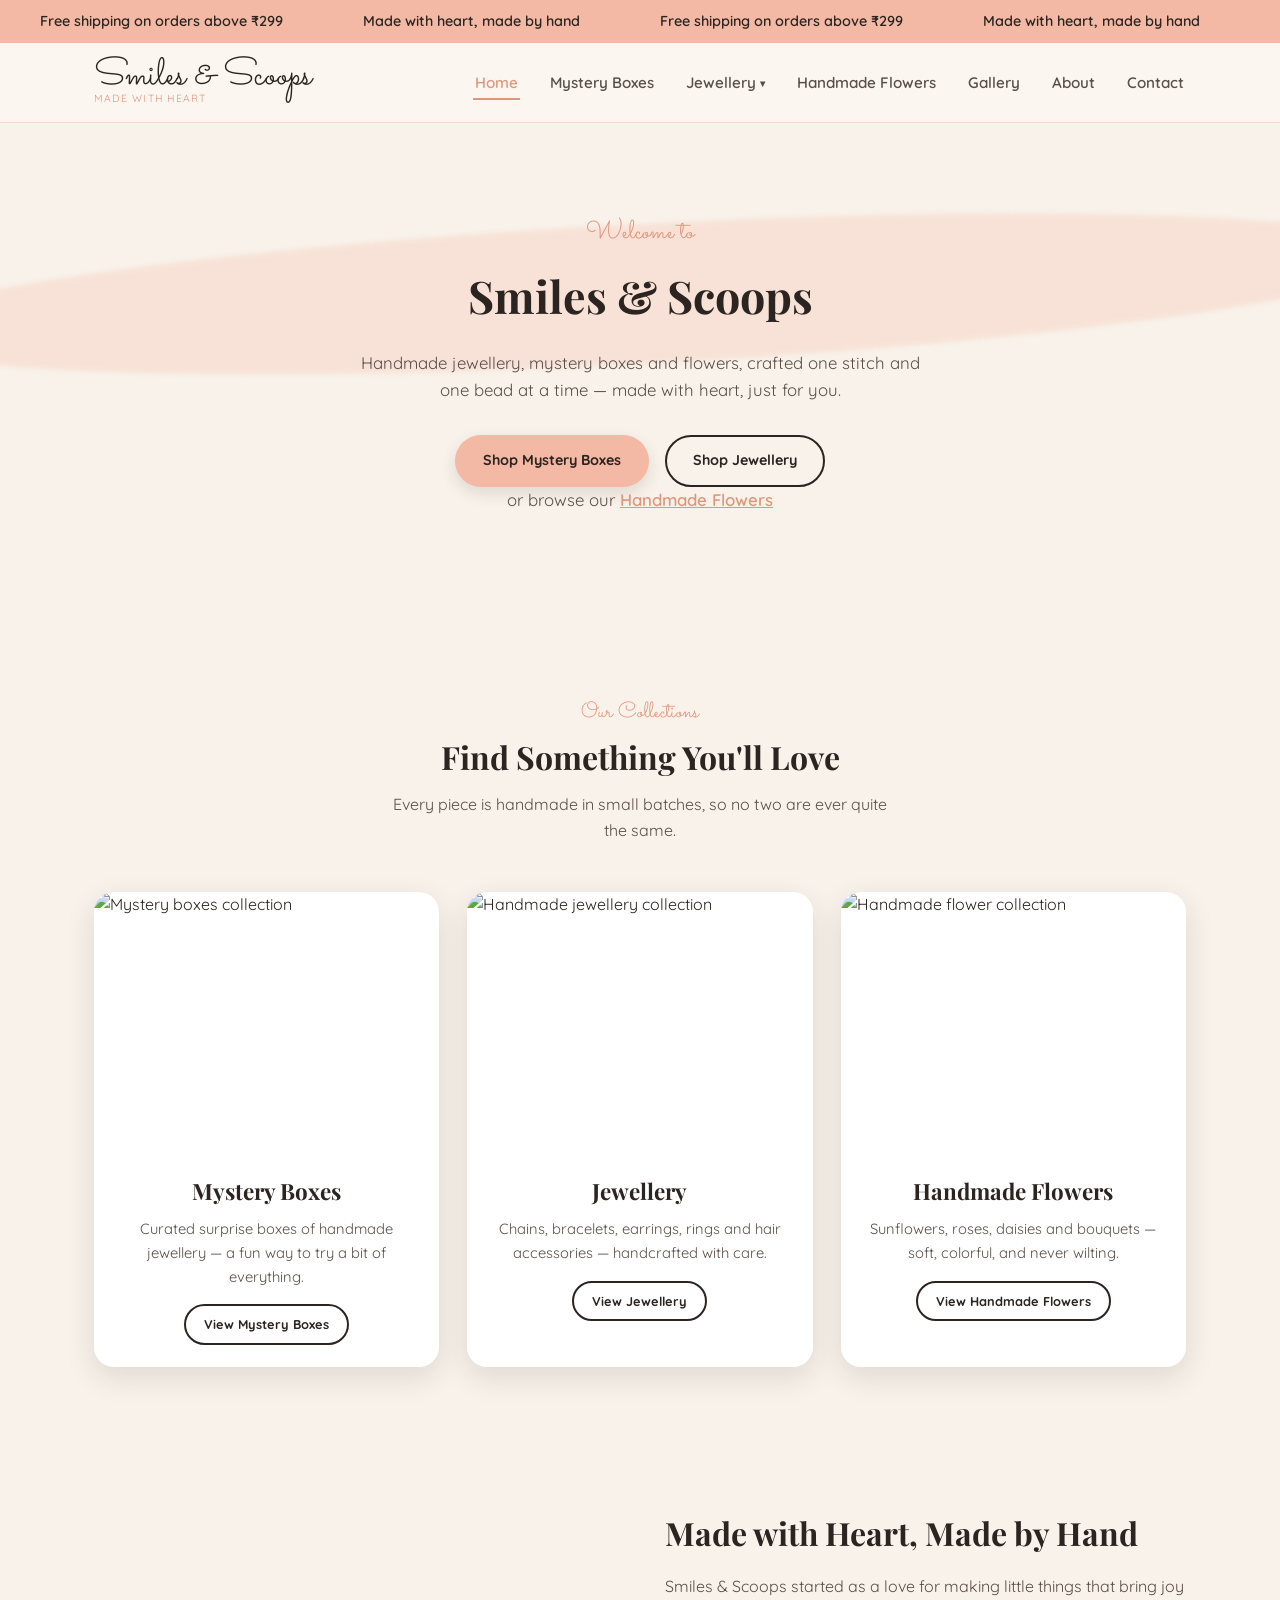
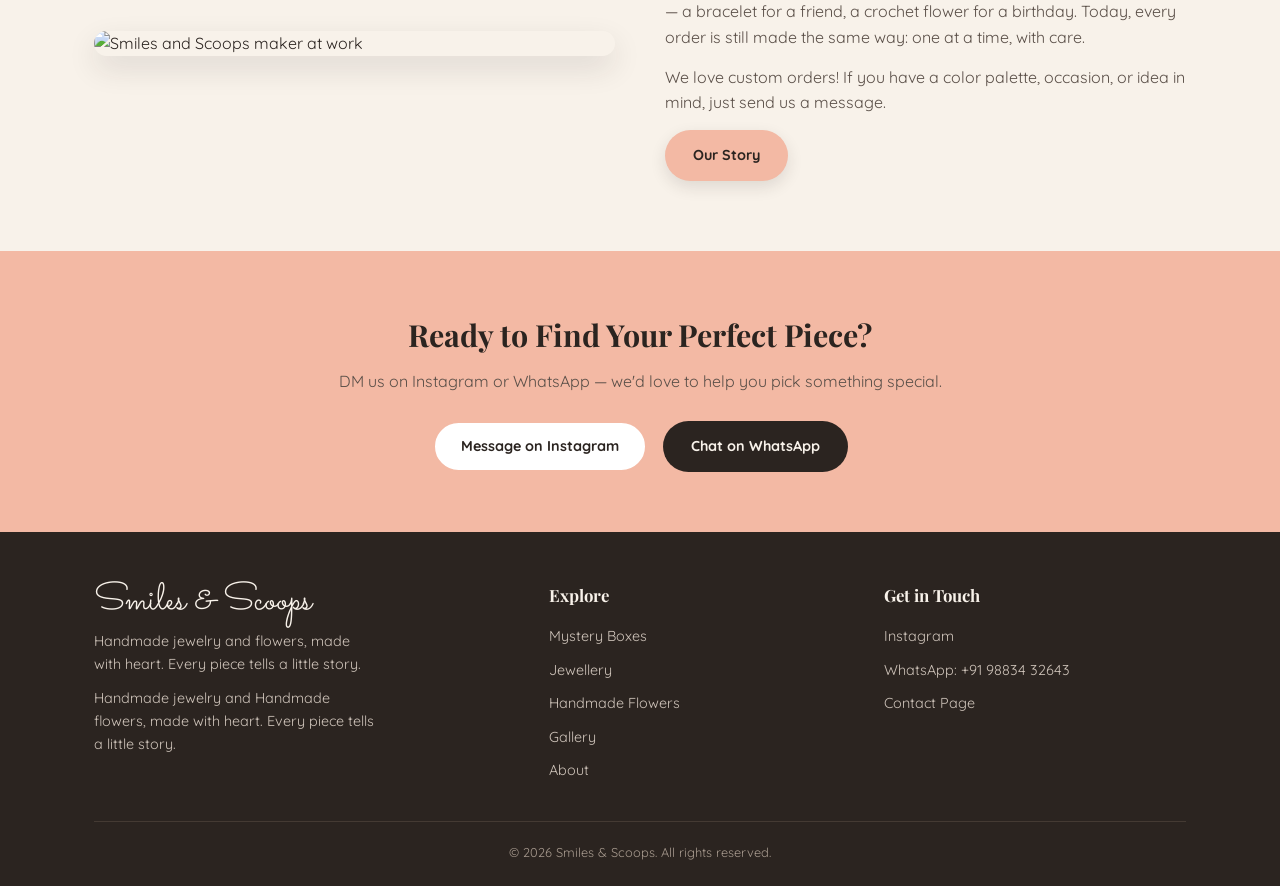
==== commit 50a3a33a: "Merge branch 'main' into teja-dev" ====
--- a/index.html
+++ b/index.html
@@ -5,10 +5,21 @@
 <meta name="viewport" content="width=device-width, initial-scale=1.0" />
 <title>Smiles & Scoops — Handmade Jewelry & Flowers</title>
 <meta name="description" content="Smiles & Scoops — handmade jewelry and flowers, made with heart. Browse our collections and order via Instagram or WhatsApp." />
+<title>Smiles & Scoops — Handmade Jewelry & Handmade Flowers</title>
+<meta name="description" content="Smiles & Scoops — handmade jewelry and hndmade pipe cleaner flowers, made with heart. Browse our collections and order via Instagram or WhatsApp." />
 <link rel="stylesheet" href="css/style.css" />
 </head>
 <body>
 
+<div class="announcement-bar" role="note" aria-label="Promotion">
+  <div class="announcement-bar__track">
+    <span class="announcement-bar__item">Free shipping on orders above &#8377;299</span>
+    <span class="announcement-bar__item">Made with heart, made by hand</span>
+    <span class="announcement-bar__item">Free shipping on orders above &#8377;299</span>
+    <span class="announcement-bar__item">Made with heart, made by hand</span>
+  </div>
+</div>
+  
 <header class="site-header">
   <div class="container">
     <a href="index.html" class="brand">
@@ -125,6 +136,7 @@
       <div class="footer-brand">
         <span class="brand-name">Smiles &amp; Scoops</span>
         <p>Handmade jewelry and flowers, made with heart. Every piece tells a little story.</p>
+        <p>Handmade jewelry and Handmade flowers, made with heart. Every piece tells a little story.</p>
       </div>
       <div class="footer-col">
         <h4>Explore</h4>
--- a/css/style.css
+++ b/css/style.css
@@ -136,7 +136,7 @@
   margin-top: -4px;
 }
 
-.main-nav ul {
+.main-nav > ul {
   display: flex;
   gap: 28px;
 }
@@ -189,6 +189,7 @@
 }
 
 .has-dropdown:hover .dropdown,
+.has-dropdown.show-dropdown .dropdown,
 .has-dropdown:focus-within .dropdown {
   display: flex;
 }
@@ -735,7 +736,7 @@
     transform: translateY(0);
   }
 
-  .main-nav ul {
+  .main-nav > ul {
     flex-direction: column;
     align-items: center;
     gap: 18px;
